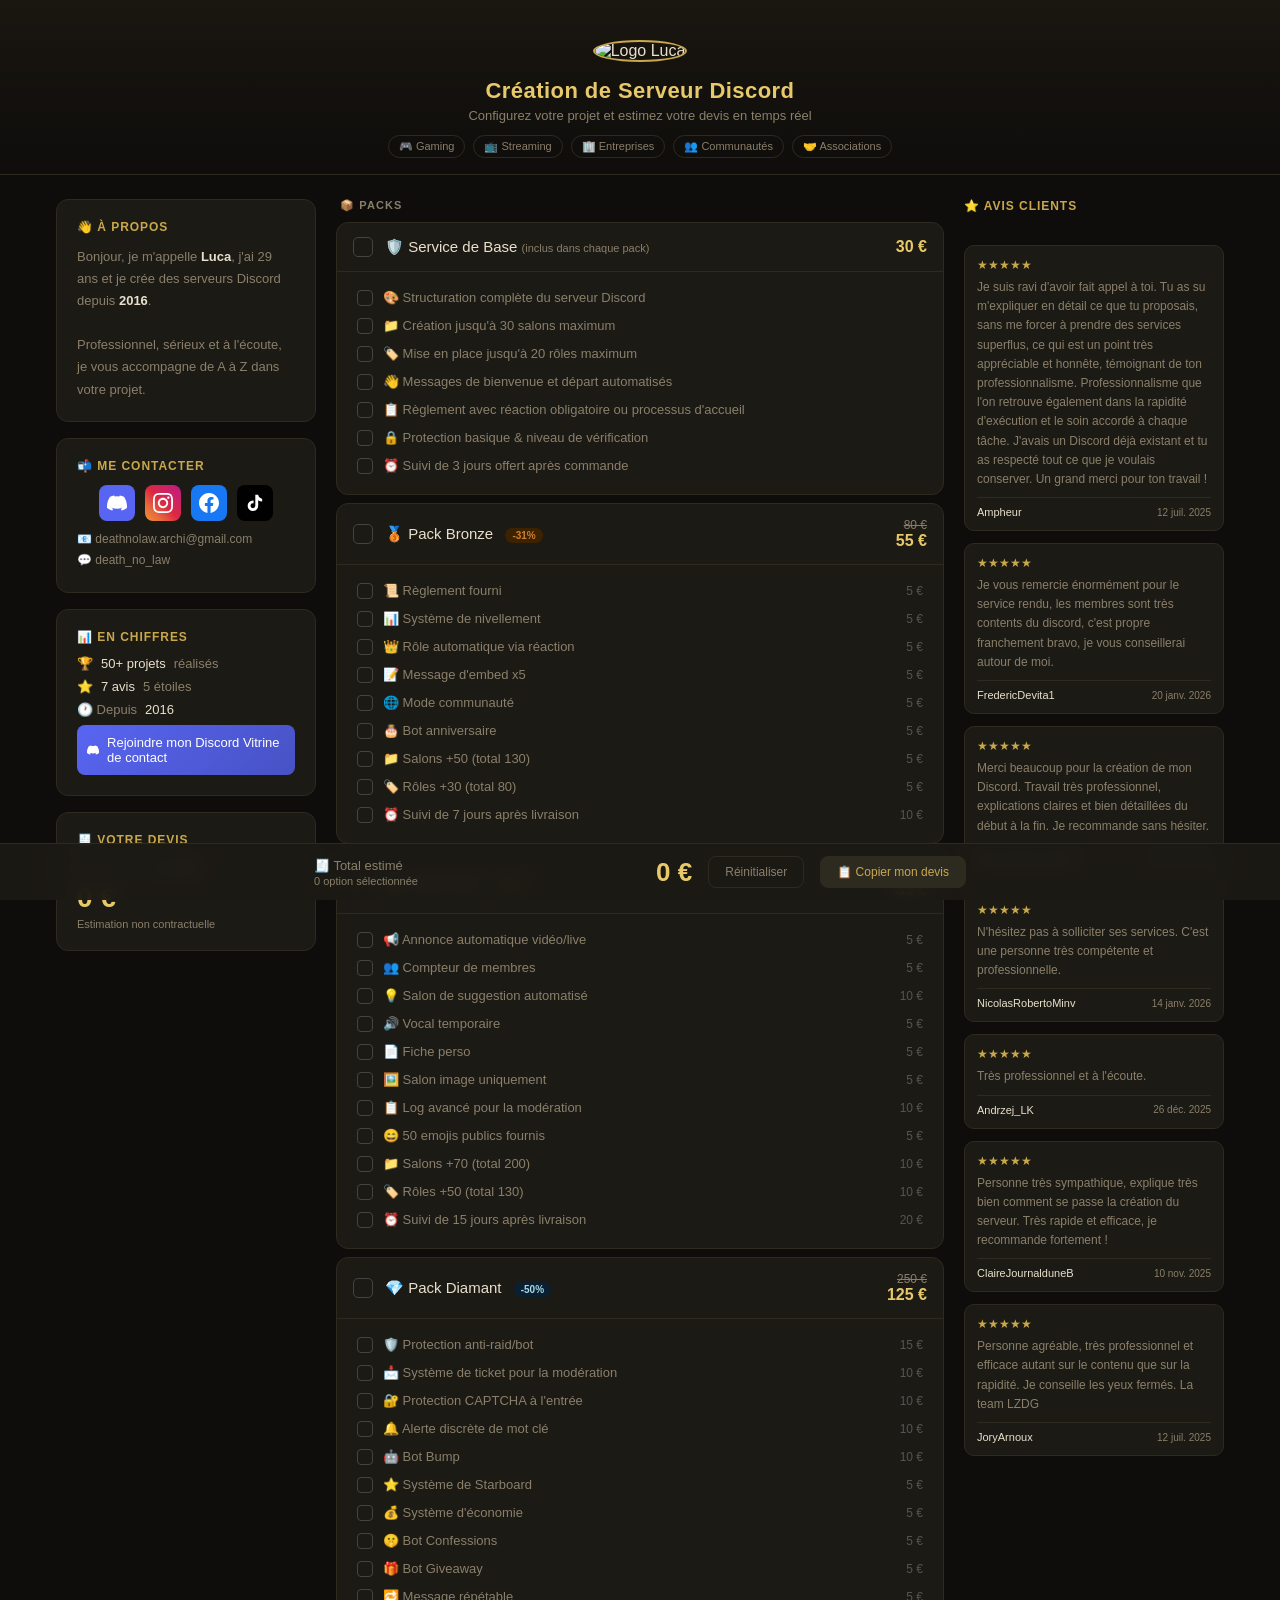
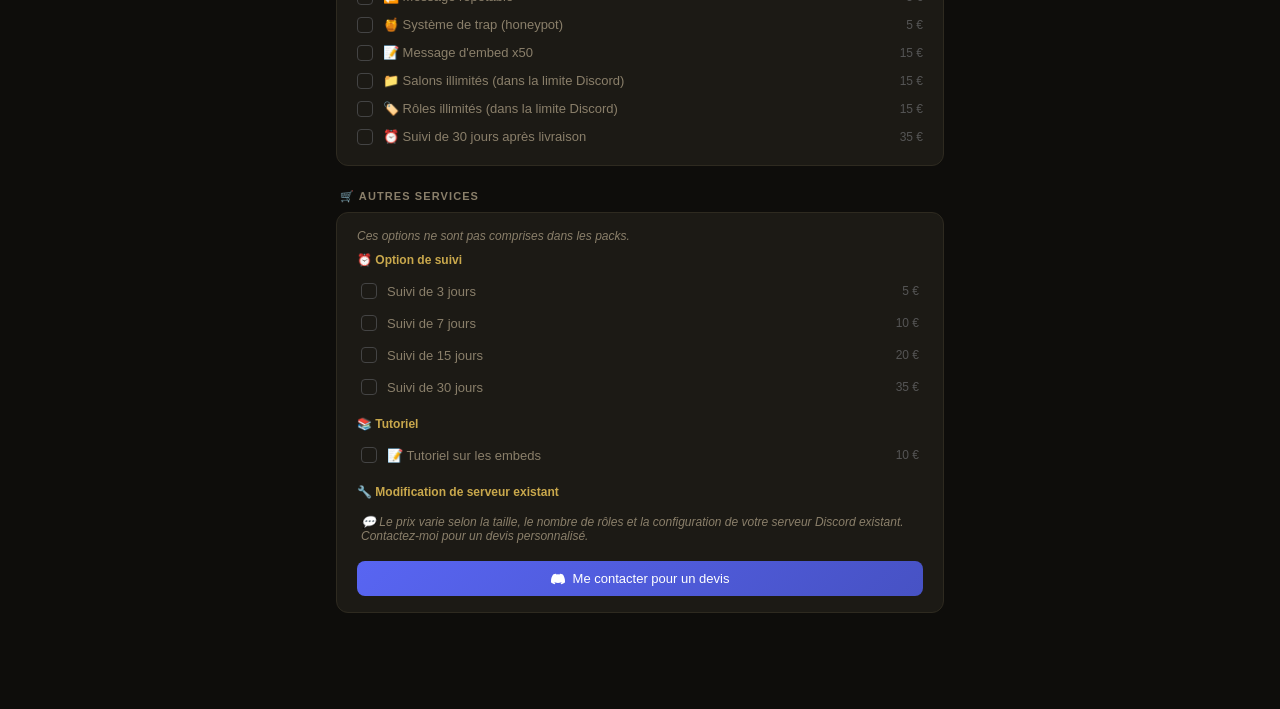
==== devis.html @ 6e6ce611 "Update devis.html" ====
<!DOCTYPE html>
<html lang="fr">
<head>
<meta charset="UTF-8">
<meta name="viewport" content="width=device-width, initial-scale=1.0">
<title>Devis Discord — Luca</title>
<style>
*{box-sizing:border-box;margin:0;padding:0}
:root{--gold:#c9a84c;--gold2:#e8c96a;--dark:#0e0d0b;--dark2:#161410;--card:#1c1a15;--border:#2e2a20;--text:#e8e0cc;--muted:#8a7f6a;--bronze:#cd7f32;--gold-c:#c9a84c;--diamond:#a8d8ea}
body{font-family:-apple-system,BlinkMacSystemFont,'Segoe UI',sans-serif;background:var(--dark);color:var(--text);min-height:100vh}
.header{text-align:center;padding:2.5rem 1rem 1rem;border-bottom:1px solid var(--border);background:linear-gradient(180deg,#1a1610 0%,var(--dark) 100%)}
.header-logo{width:80px;height:80px;border-radius:50%;border:2px solid var(--gold);margin-bottom:1rem}
.header h1{font-size:22px;font-weight:600;color:var(--gold2);letter-spacing:0.02em}
.header p{font-size:13px;color:var(--muted);margin-top:4px}
.header-tags{display:flex;justify-content:center;gap:8px;margin-top:12px;flex-wrap:wrap}
.tag{font-size:11px;padding:4px 10px;border-radius:20px;border:1px solid var(--border);color:var(--muted)}
.layout{display:grid;grid-template-columns:260px 1fr 260px;gap:20px;max-width:1200px;margin:0 auto;padding:1.5rem 1rem 6rem}
.sidebar-left{display:flex;flex-direction:column;gap:16px}
.card{background:var(--card);border:1px solid var(--border);border-radius:12px;padding:1.25rem}
.card-title{font-size:12px;font-weight:600;color:var(--gold);text-transform:uppercase;letter-spacing:0.08em;margin-bottom:12px;display:flex;align-items:center;gap:6px}
.about-text{font-size:13px;color:var(--muted);line-height:1.7}
.about-text strong{color:var(--text)}
.stat{display:flex;align-items:center;gap:8px;margin-bottom:8px;font-size:13px;color:var(--muted)}
.stat span{color:var(--text);font-weight:500}
.discord-btn{display:flex;align-items:center;justify-content:center;gap:8px;background:linear-gradient(135deg,#5865f2,#4752c4);color:white;text-decoration:none;padding:10px;border-radius:8px;font-size:13px;font-weight:500;margin-top:4px;transition:opacity .15s}
.discord-btn:hover{opacity:.85}
.social-row{display:flex;gap:10px;margin-top:12px;margin-bottom:8px;justify-content:center}
.social-link{display:flex;align-items:center;justify-content:center;width:36px;height:36px;border-radius:8px;transition:opacity .15s;text-decoration:none}
.social-link:hover{opacity:.8}
.social-link svg{width:20px;height:20px}
.contact-info{font-size:12px;color:var(--muted);line-height:1.8}
.contact-info a{color:var(--muted);text-decoration:none}
.contact-info a:hover{color:var(--text)}
.total-fixed{position:fixed;bottom:0;left:0;right:0;background:#1c1a15ee;backdrop-filter:blur(8px);border-top:1px solid var(--border);padding:12px 0;display:flex;align-items:center;justify-content:center;z-index:100}
.total-inner{display:flex;align-items:center;justify-content:space-between;width:100%;max-width:700px;padding:0 1.5rem}
.total-fixed .label{font-size:13px;color:var(--muted)}
.total-fixed .count{font-size:11px;color:var(--muted);margin-top:2px}
.total-fixed .amount{font-size:26px;font-weight:600;color:var(--gold2)}
.reset-btn{padding:8px 16px;background:none;border:1px solid var(--border);border-radius:8px;color:var(--muted);font-size:12px;cursor:pointer;transition:all .12s}
.reset-btn:hover{background:var(--dark2);color:var(--text)}
.calc{}
.section-label{font-size:11px;font-weight:600;color:var(--muted);text-transform:uppercase;letter-spacing:0.1em;margin:1.5rem 0 0.6rem;padding-left:4px}
.section-label:first-child{margin-top:0}
.pack{background:var(--card);border:1px solid var(--border);border-radius:12px;margin-bottom:8px;overflow:hidden;transition:border-color .15s}
.pack.selected{border-color:var(--gold)}
.pack-header{display:flex;align-items:center;gap:12px;padding:14px 16px;cursor:pointer}
.pack-check{width:20px;height:20px;border-radius:5px;border:1.5px solid #444;display:flex;align-items:center;justify-content:center;flex-shrink:0;transition:all .15s}
.pack.selected .pack-check{background:var(--gold);border-color:var(--gold)}
.pack-check svg{opacity:0;transition:opacity .15s}
.pack.selected .pack-check svg{opacity:1}
.pack-name{flex:1;font-size:15px;font-weight:500}
.pack-prices{text-align:right}
.pack-old{font-size:12px;color:var(--muted);text-decoration:line-through}
.pack-new{font-size:16px;font-weight:600;color:var(--gold2)}
.pack-badge{font-size:10px;padding:2px 7px;border-radius:10px;font-weight:600;margin-left:8px}
.badge-bronze{background:#3d2200;color:var(--bronze)}
.badge-gold{background:#2d2400;color:var(--gold-c)}
.badge-diamond{background:#0a2030;color:var(--diamond)}
.pack-items{border-top:1px solid var(--border);padding:12px 16px 14px}
.pack-item{display:flex;align-items:center;gap:10px;padding:6px 4px;font-size:13px;color:var(--muted);cursor:pointer;border-radius:6px;transition:background .12s}
.pack-item:hover{background:#ffffff08}
.pack-item.item-selected{color:var(--text)}
.pack-item.locked{cursor:default}
.pack-item.locked:hover{background:transparent}
.item-check{width:16px;height:16px;border-radius:4px;border:1.5px solid #444;display:flex;align-items:center;justify-content:center;flex-shrink:0;transition:all .15s}
.pack-item.item-selected .item-check{background:var(--gold);border-color:var(--gold)}
.item-check svg{opacity:0;transition:opacity .15s}
.pack-item.item-selected .item-check svg{opacity:1}
.item-label{flex:1}
.item-price{font-size:12px;font-weight:500;color:#555}
.pack-item.item-selected .item-price{color:var(--gold)}
.sidebar-right{display:flex;flex-direction:column;gap:12px}
.review{background:var(--card);border:1px solid var(--border);border-radius:10px;padding:12px}
.stars{color:var(--gold);font-size:12px;margin-bottom:6px}
.review-text{font-size:12px;color:var(--muted);line-height:1.6;margin-bottom:8px}
.review-author{display:flex;align-items:center;justify-content:space-between;border-top:1px solid var(--border);padding-top:8px;margin-top:4px}
.review-name{font-size:11px;font-weight:500;color:var(--text)}
.review-date{font-size:10px;color:var(--muted)}
.other-item{display:flex;align-items:center;gap:10px;padding:8px 4px;font-size:13px;color:var(--muted);cursor:pointer;border-radius:6px;transition:background .12s}
.other-item:hover{background:#ffffff08}
.other-item.item-selected{color:var(--text)}
.other-item .item-check{width:16px;height:16px;border-radius:4px;border:1.5px solid #444;display:flex;align-items:center;justify-content:center;flex-shrink:0;transition:all .15s}
.other-item.item-selected .item-check{background:var(--gold);border-color:var(--gold)}
.other-item .item-check svg{opacity:0;transition:opacity .15s}
.other-item.item-selected .item-check svg{opacity:1}
.other-note{font-size:12px;color:var(--muted);padding:8px 4px;font-style:italic}
@media(max-width:900px){.layout{grid-template-columns:1fr}.sidebar-left,.sidebar-right{display:none}}
</style>
</head>
<body>

<div class="header">
  <img src="https://zupimages.net/up/26/37/9bxx.png" class="header-logo" alt="Logo Luca">
  <h1>Création de Serveur Discord</h1>
  <p>Configurez votre projet et estimez votre devis en temps réel</p>
  <div class="header-tags">
    <span class="tag">🎮 Gaming</span>
    <span class="tag">📺 Streaming</span>
    <span class="tag">🏢 Entreprises</span>
    <span class="tag">👥 Communautés</span>
    <span class="tag">🤝 Associations</span>
  </div>
</div>

<div class="layout">

  <!-- SIDEBAR GAUCHE -->
  <div class="sidebar-left">
    <div class="card">
      <div class="card-title">👋 À propos</div>
      <p class="about-text">Bonjour, je m'appelle <strong>Luca</strong>, j'ai 29 ans et je crée des serveurs Discord depuis <strong>2016</strong>.<br><br>Professionnel, sérieux et à l'écoute, je vous accompagne de A à Z dans votre projet.</p>
    </div>

    <div class="card">
      <div class="card-title">📬 Me contacter</div>
      <div class="social-row">
        <!-- Discord -->
        <a href="https://discord.gg/C4M7xU4fWs" class="social-link" target="_blank" title="Discord" style="background:#5865f2">
          <svg viewBox="0 0 24 24" fill="white"><path d="M20.317 4.37a19.791 19.791 0 0 0-4.885-1.515.074.074 0 0 0-.079.037c-.21.375-.444.864-.608 1.25a18.27 18.27 0 0 0-5.487 0 12.64 12.64 0 0 0-.617-1.25.077.077 0 0 0-.079-.037A19.736 19.736 0 0 0 3.677 4.37a.07.07 0 0 0-.032.027C.533 9.046-.32 13.58.099 18.057a.082.082 0 0 0 .031.057 19.9 19.9 0 0 0 5.993 3.03.078.078 0 0 0 .084-.028 14.09 14.09 0 0 0 1.226-1.994.076.076 0 0 0-.041-.106 13.107 13.107 0 0 1-1.872-.892.077.077 0 0 1-.008-.128 10.2 10.2 0 0 0 .372-.292.074.074 0 0 1 .077-.01c3.928 1.793 8.18 1.793 12.062 0a.074.074 0 0 1 .078.01c.12.098.246.198.373.292a.077.077 0 0 1-.006.127 12.299 12.299 0 0 1-1.873.892.077.077 0 0 0-.041.107c.36.698.772 1.362 1.225 1.993a.076.076 0 0 0 .084.028 19.839 19.839 0 0 0 6.002-3.03.077.077 0 0 0 .032-.054c.5-5.177-.838-9.674-3.549-13.66a.061.061 0 0 0-.031-.03z"/></svg>
        </a>
        <!-- Instagram -->
        <a href="https://www.instagram.com/archival_97" class="social-link" target="_blank" title="Instagram" style="background:linear-gradient(45deg,#f09433,#e6683c,#dc2743,#cc2366,#bc1888)">
          <svg viewBox="0 0 24 24" fill="white"><path d="M12 2.163c3.204 0 3.584.012 4.85.07 3.252.148 4.771 1.691 4.919 4.919.058 1.265.069 1.645.069 4.849 0 3.205-.012 3.584-.069 4.849-.149 3.225-1.664 4.771-4.919 4.919-1.266.058-1.644.07-4.85.07-3.204 0-3.584-.012-4.849-.07-3.26-.149-4.771-1.699-4.919-4.92-.058-1.265-.07-1.644-.07-4.849 0-3.204.013-3.583.07-4.849.149-3.227 1.664-4.771 4.919-4.919 1.266-.057 1.645-.069 4.849-.069zm0-2.163c-3.259 0-3.667.014-4.947.072-4.358.2-6.78 2.618-6.98 6.98-.059 1.281-.073 1.689-.073 4.948 0 3.259.014 3.668.072 4.948.2 4.358 2.618 6.78 6.98 6.98 1.281.058 1.689.072 4.948.072 3.259 0 3.668-.014 4.948-.072 4.354-.2 6.782-2.618 6.979-6.98.059-1.28.073-1.689.073-4.948 0-3.259-.014-3.667-.072-4.947-.196-4.354-2.617-6.78-6.979-6.98-1.281-.059-1.69-.073-4.949-.073zm0 5.838c-3.403 0-6.162 2.759-6.162 6.162s2.759 6.163 6.162 6.163 6.162-2.759 6.162-6.163c0-3.403-2.759-6.162-6.162-6.162zm0 10.162c-2.209 0-4-1.79-4-4 0-2.209 1.791-4 4-4s4 1.791 4 4c0 2.21-1.791 4-4 4zm6.406-11.845c-.796 0-1.441.645-1.441 1.44s.645 1.44 1.441 1.44c.795 0 1.439-.645 1.439-1.44s-.644-1.44-1.439-1.44z"/></svg>
        </a>
        <!-- Facebook -->
        <a href="https://www.facebook.com/deathnolaw.aoe/" class="social-link" target="_blank" title="Facebook" style="background:#1877f2">
          <svg viewBox="0 0 24 24" fill="white"><path d="M24 12.073c0-6.627-5.373-12-12-12s-12 5.373-12 12c0 5.99 4.388 10.954 10.125 11.854v-8.385H7.078v-3.47h3.047V9.43c0-3.007 1.792-4.669 4.533-4.669 1.312 0 2.686.235 2.686.235v2.953H15.83c-1.491 0-1.956.925-1.956 1.874v2.25h3.328l-.532 3.47h-2.796v8.385C19.612 23.027 24 18.062 24 12.073z"/></svg>
        </a>
        <!-- TikTok -->
        <a href="https://www.tiktok.com/@archilaw1" class="social-link" target="_blank" title="TikTok" style="background:#010101">
          <svg viewBox="0 0 24 24" fill="white"><path d="M19.59 6.69a4.83 4.83 0 0 1-3.77-4.25V2h-3.45v13.67a2.89 2.89 0 0 1-2.88 2.5 2.89 2.89 0 0 1-2.89-2.89 2.89 2.89 0 0 1 2.89-2.89c.28 0 .54.04.79.1V9.01a6.27 6.27 0 0 0-.79-.05 6.34 6.34 0 0 0-6.34 6.34 6.34 6.34 0 0 0 6.34 6.34 6.34 6.34 0 0 0 6.33-6.34V8.69a8.18 8.18 0 0 0 4.78 1.52V6.75a4.85 4.85 0 0 1-1.01-.06z"/></svg>
        </a>
      </div>
      <div class="contact-info">
        📧 <a href="mailto:deathnolaw.archi@gmail.com">deathnolaw.archi@gmail.com</a><br>
        💬 death_no_law
      </div>
    </div>

    <div class="card">
      <div class="card-title">📊 En chiffres</div>
      <div class="stat">🏆 <span>50+ projets</span> réalisés</div>
      <div class="stat">⭐ <span>7 avis</span> 5 étoiles</div>
      <div class="stat">🕐 Depuis <span>2016</span></div>
      <a href="https://discord.gg/C4M7xU4fWs" class="discord-btn" target="_blank">
        <svg viewBox="0 0 24 24" fill="white" width="16" height="16"><path d="M20.317 4.37a19.791 19.791 0 0 0-4.885-1.515.074.074 0 0 0-.079.037c-.21.375-.444.864-.608 1.25a18.27 18.27 0 0 0-5.487 0 12.64 12.64 0 0 0-.617-1.25.077.077 0 0 0-.079-.037A19.736 19.736 0 0 0 3.677 4.37a.07.07 0 0 0-.032.027C.533 9.046-.32 13.58.099 18.057a.082.082 0 0 0 .031.057 19.9 19.9 0 0 0 5.993 3.03.078.078 0 0 0 .084-.028 14.09 14.09 0 0 0 1.226-1.994.076.076 0 0 0-.041-.106 13.107 13.107 0 0 1-1.872-.892.077.077 0 0 1-.008-.128 10.2 10.2 0 0 0 .372-.292.074.074 0 0 1 .077-.01c3.928 1.793 8.18 1.793 12.062 0a.074.074 0 0 1 .078.01c.12.098.246.198.373.292a.077.077 0 0 1-.006.127 12.299 12.299 0 0 1-1.873.892.077.077 0 0 0-.041.107c.36.698.772 1.362 1.225 1.993a.076.076 0 0 0 .084.028 19.839 19.839 0 0 0 6.002-3.03.077.077 0 0 0 .032-.054c.5-5.177-.838-9.674-3.549-13.66a.061.061 0 0 0-.031-.03z"/></svg>
        Rejoindre mon Discord Vitrine de contact
      </a>
    </div>

    <div class="card" id="total-side">
      <div class="card-title">🧾 Votre devis</div>
      <div class="stat">Sélections : <span id="count-side">0 option</span></div>
      <div style="font-size:28px;font-weight:600;color:var(--gold2);margin-top:8px" id="total-side-amount">0 €</div>
      <div style="font-size:11px;color:var(--muted);margin-top:4px">Estimation non contractuelle</div>
    </div>
  </div>

  <!-- CALCULATEUR -->
  <div class="calc">
    <p class="section-label">📦 Packs</p>

    <!-- SERVICE DE BASE -->
    <div class="pack" id="pack-base">
      <div class="pack-header" onclick="togglePack('base')">
<div class="pack-check"><svg width="10" height="8" viewBox="0 0 10 8" fill="none"><path d="M1 4L3.5 6.5L9 1" stroke="white" stroke-width="1.5" stroke-linecap="round"/></svg></div>
        <span class="pack-name">🛡️ Service de Base <span style="font-size:11px;color:var(--muted);font-weight:400">(inclus dans chaque pack)</span></span>
        <div class="pack-prices"><div class="pack-new">30 €</div></div>
      </div>
      <div class="pack-items">
       <div class="pack-item" data-price="0"><div class="item-check"><svg width="9" height="7" viewBox="0 0 10 8" fill="none"><path d="M1 4L3.5 6.5L9 1" stroke="white" stroke-width="1.5" stroke-linecap="round"/></svg></div><span class="item-label">🎨 Structuration complète du serveur Discord</span></div>
        <div class="pack-item" data-price="0"><div class="item-check"><svg width="9" height="7" viewBox="0 0 10 8" fill="none"><path d="M1 4L3.5 6.5L9 1" stroke="white" stroke-width="1.5" stroke-linecap="round"/></svg></div><span class="item-label">📁 Création jusqu'à 30 salons maximum</span></div>
        <div class="pack-item" data-price="0"><div class="item-check"><svg width="9" height="7" viewBox="0 0 10 8" fill="none"><path d="M1 4L3.5 6.5L9 1" stroke="white" stroke-width="1.5" stroke-linecap="round"/></svg></div><span class="item-label">🏷️ Mise en place jusqu'à 20 rôles maximum</span></div>
        <div class="pack-item" data-price="0"><div class="item-check"><svg width="9" height="7" viewBox="0 0 10 8" fill="none"><path d="M1 4L3.5 6.5L9 1" stroke="white" stroke-width="1.5" stroke-linecap="round"/></svg></div><span class="item-label">👋 Messages de bienvenue et départ automatisés</span></div>
        <div class="pack-item" data-price="0"><div class="item-check"><svg width="9" height="7" viewBox="0 0 10 8" fill="none"><path d="M1 4L3.5 6.5L9 1" stroke="white" stroke-width="1.5" stroke-linecap="round"/></svg></div><span class="item-label">📋 Règlement avec réaction obligatoire ou processus d'accueil</span></div>
        <div class="pack-item" data-price="0"><div class="item-check"><svg width="9" height="7" viewBox="0 0 10 8" fill="none"><path d="M1 4L3.5 6.5L9 1" stroke="white" stroke-width="1.5" stroke-linecap="round"/></svg></div><span class="item-label">🔒 Protection basique & niveau de vérification</span></div>
        <div class="pack-item" data-price="0"><div class="item-check"><svg width="9" height="7" viewBox="0 0 10 8" fill="none"><path d="M1 4L3.5 6.5L9 1" stroke="white" stroke-width="1.5" stroke-linecap="round"/></svg></div><span class="item-label">⏰ Suivi de 3 jours offert après commande</span></div>
      </div>
    </div>

    <!-- PACK BRONZE -->
    <div class="pack" id="pack-bronze">
      <div class="pack-header" onclick="togglePack('bronze')">
        <div class="pack-check"><svg width="10" height="8" viewBox="0 0 10 8" fill="none"><path d="M1 4L3.5 6.5L9 1" stroke="white" stroke-width="1.5" stroke-linecap="round"/></svg></div>
        <span class="pack-name">🥉 Pack Bronze <span class="pack-badge badge-bronze">-31%</span></span>
        <div class="pack-prices"><div class="pack-old">80 €</div><div class="pack-new">55 €</div></div>
      </div>
      <div class="pack-items">
        <div class="pack-item" onclick="toggleItem(this,5)" data-price="5"><div class="item-check"><svg width="9" height="7" viewBox="0 0 10 8" fill="none"><path d="M1 4L3.5 6.5L9 1" stroke="white" stroke-width="1.5" stroke-linecap="round"/></svg></div><span class="item-label">📜 Règlement fourni</span><span class="item-price">5 €</span></div>
        <div class="pack-item" onclick="toggleItem(this,5)" data-price="5"><div class="item-check"><svg width="9" height="7" viewBox="0 0 10 8" fill="none"><path d="M1 4L3.5 6.5L9 1" stroke="white" stroke-width="1.5" stroke-linecap="round"/></svg></div><span class="item-label">📊 Système de nivellement</span><span class="item-price">5 €</span></div>
        <div class="pack-item" onclick="toggleItem(this,5)" data-price="5"><div class="item-check"><svg width="9" height="7" viewBox="0 0 10 8" fill="none"><path d="M1 4L3.5 6.5L9 1" stroke="white" stroke-width="1.5" stroke-linecap="round"/></svg></div><span class="item-label">👑 Rôle automatique via réaction</span><span class="item-price">5 €</span></div>
        <div class="pack-item" onclick="toggleItem(this,5)" data-price="5"><div class="item-check"><svg width="9" height="7" viewBox="0 0 10 8" fill="none"><path d="M1 4L3.5 6.5L9 1" stroke="white" stroke-width="1.5" stroke-linecap="round"/></svg></div><span class="item-label">📝 Message d'embed x5</span><span class="item-price">5 €</span></div>
        <div class="pack-item" onclick="toggleItem(this,5)" data-price="5"><div class="item-check"><svg width="9" height="7" viewBox="0 0 10 8" fill="none"><path d="M1 4L3.5 6.5L9 1" stroke="white" stroke-width="1.5" stroke-linecap="round"/></svg></div><span class="item-label">🌐 Mode communauté</span><span class="item-price">5 €</span></div>
        <div class="pack-item" onclick="toggleItem(this,5)" data-price="5"><div class="item-check"><svg width="9" height="7" viewBox="0 0 10 8" fill="none"><path d="M1 4L3.5 6.5L9 1" stroke="white" stroke-width="1.5" stroke-linecap="round"/></svg></div><span class="item-label">🎂 Bot anniversaire</span><span class="item-price">5 €</span></div>
        <div class="pack-item" onclick="toggleItem(this,5)" data-price="5"><div class="item-check"><svg width="9" height="7" viewBox="0 0 10 8" fill="none"><path d="M1 4L3.5 6.5L9 1" stroke="white" stroke-width="1.5" stroke-linecap="round"/></svg></div><span class="item-label">📁 Salons +50 (total 130)</span><span class="item-price">5 €</span></div>
        <div class="pack-item" onclick="toggleItem(this,5)" data-price="5"><div class="item-check"><svg width="9" height="7" viewBox="0 0 10 8" fill="none"><path d="M1 4L3.5 6.5L9 1" stroke="white" stroke-width="1.5" stroke-linecap="round"/></svg></div><span class="item-label">🏷️ Rôles +30 (total 80)</span><span class="item-price">5 €</span></div>
        <div class="pack-item" onclick="toggleItem(this,10)" data-price="10"><div class="item-check"><svg width="9" height="7" viewBox="0 0 10 8" fill="none"><path d="M1 4L3.5 6.5L9 1" stroke="white" stroke-width="1.5" stroke-linecap="round"/></svg></div><span class="item-label">⏰ Suivi de 7 jours après livraison</span><span class="item-price">10 €</span></div>
      </div>
    </div>

    <!-- PACK GOLD -->
    <div class="pack" id="pack-gold">
      <div class="pack-header" onclick="togglePack('gold')">
        <div class="pack-check"><svg width="10" height="8" viewBox="0 0 10 8" fill="none"><path d="M1 4L3.5 6.5L9 1" stroke="white" stroke-width="1.5" stroke-linecap="round"/></svg></div>
        <span class="pack-name">🥇 Pack Gold <span class="pack-badge badge-gold">-41%</span></span>
        <div class="pack-prices"><div class="pack-old">145 €</div><div class="pack-new">85 €</div></div>
      </div>
      <div class="pack-items">
        <div class="pack-item" onclick="toggleItem(this,5)" data-price="5"><div class="item-check"><svg width="9" height="7" viewBox="0 0 10 8" fill="none"><path d="M1 4L3.5 6.5L9 1" stroke="white" stroke-width="1.5" stroke-linecap="round"/></svg></div><span class="item-label">📢 Annonce automatique vidéo/live</span><span class="item-price">5 €</span></div>
        <div class="pack-item" onclick="toggleItem(this,5)" data-price="5"><div class="item-check"><svg width="9" height="7" viewBox="0 0 10 8" fill="none"><path d="M1 4L3.5 6.5L9 1" stroke="white" stroke-width="1.5" stroke-linecap="round"/></svg></div><span class="item-label">👥 Compteur de membres</span><span class="item-price">5 €</span></div>
        <div class="pack-item" onclick="toggleItem(this,10)" data-price="10"><div class="item-check"><svg width="9" height="7" viewBox="0 0 10 8" fill="none"><path d="M1 4L3.5 6.5L9 1" stroke="white" stroke-width="1.5" stroke-linecap="round"/></svg></div><span class="item-label">💡 Salon de suggestion automatisé</span><span class="item-price">10 €</span></div>
        <div class="pack-item" onclick="toggleItem(this,5)" data-price="5"><div class="item-check"><svg width="9" height="7" viewBox="0 0 10 8" fill="none"><path d="M1 4L3.5 6.5L9 1" stroke="white" stroke-width="1.5" stroke-linecap="round"/></svg></div><span class="item-label">🔊 Vocal temporaire</span><span class="item-price">5 €</span></div>
        <div class="pack-item" onclick="toggleItem(this,5)" data-price="5"><div class="item-check"><svg width="9" height="7" viewBox="0 0 10 8" fill="none"><path d="M1 4L3.5 6.5L9 1" stroke="white" stroke-width="1.5" stroke-linecap="round"/></svg></div><span class="item-label">📄 Fiche perso</span><span class="item-price">5 €</span></div>
        <div class="pack-item" onclick="toggleItem(this,5)" data-price="5"><div class="item-check"><svg width="9" height="7" viewBox="0 0 10 8" fill="none"><path d="M1 4L3.5 6.5L9 1" stroke="white" stroke-width="1.5" stroke-linecap="round"/></svg></div><span class="item-label">🖼️ Salon image uniquement</span><span class="item-price">5 €</span></div>
        <div class="pack-item" onclick="toggleItem(this,10)" data-price="10"><div class="item-check"><svg width="9" height="7" viewBox="0 0 10 8" fill="none"><path d="M1 4L3.5 6.5L9 1" stroke="white" stroke-width="1.5" stroke-linecap="round"/></svg></div><span class="item-label">📋 Log avancé pour la modération</span><span class="item-price">10 €</span></div>
        <div class="pack-item" onclick="toggleItem(this,5)" data-price="5"><div class="item-check"><svg width="9" height="7" viewBox="0 0 10 8" fill="none"><path d="M1 4L3.5 6.5L9 1" stroke="white" stroke-width="1.5" stroke-linecap="round"/></svg></div><span class="item-label">😄 50 emojis publics fournis</span><span class="item-price">5 €</span></div>
        <div class="pack-item" onclick="toggleItem(this,10)" data-price="10"><div class="item-check"><svg width="9" height="7" viewBox="0 0 10 8" fill="none"><path d="M1 4L3.5 6.5L9 1" stroke="white" stroke-width="1.5" stroke-linecap="round"/></svg></div><span class="item-label">📁 Salons +70 (total 200)</span><span class="item-price">10 €</span></div>
        <div class="pack-item" onclick="toggleItem(this,10)" data-price="10"><div class="item-check"><svg width="9" height="7" viewBox="0 0 10 8" fill="none"><path d="M1 4L3.5 6.5L9 1" stroke="white" stroke-width="1.5" stroke-linecap="round"/></svg></div><span class="item-label">🏷️ Rôles +50 (total 130)</span><span class="item-price">10 €</span></div>
        <div class="pack-item" onclick="toggleItem(this,20)" data-price="20"><div class="item-check"><svg width="9" height="7" viewBox="0 0 10 8" fill="none"><path d="M1 4L3.5 6.5L9 1" stroke="white" stroke-width="1.5" stroke-linecap="round"/></svg></div><span class="item-label">⏰ Suivi de 15 jours après livraison</span><span class="item-price">20 €</span></div>
      </div>
    </div>

    <!-- PACK DIAMANT -->
    <div class="pack" id="pack-diamond">
      <div class="pack-header" onclick="togglePack('diamond')">
        <div class="pack-check"><svg width="10" height="8" viewBox="0 0 10 8" fill="none"><path d="M1 4L3.5 6.5L9 1" stroke="white" stroke-width="1.5" stroke-linecap="round"/></svg></div>
        <span class="pack-name">💎 Pack Diamant <span class="pack-badge badge-diamond">-50%</span></span>
        <div class="pack-prices"><div class="pack-old">250 €</div><div class="pack-new">125 €</div></div>
      </div>
      <div class="pack-items">
        <div class="pack-item" onclick="toggleItem(this,15)" data-price="15"><div class="item-check"><svg width="9" height="7" viewBox="0 0 10 8" fill="none"><path d="M1 4L3.5 6.5L9 1" stroke="white" stroke-width="1.5" stroke-linecap="round"/></svg></div><span class="item-label">🛡️ Protection anti-raid/bot</span><span class="item-price">15 €</span></div>
        <div class="pack-item" onclick="toggleItem(this,10)" data-price="10"><div class="item-check"><svg width="9" height="7" viewBox="0 0 10 8" fill="none"><path d="M1 4L3.5 6.5L9 1" stroke="white" stroke-width="1.5" stroke-linecap="round"/></svg></div><span class="item-label">📩 Système de ticket pour la modération</span><span class="item-price">10 €</span></div>
        <div class="pack-item" onclick="toggleItem(this,10)" data-price="10"><div class="item-check"><svg width="9" height="7" viewBox="0 0 10 8" fill="none"><path d="M1 4L3.5 6.5L9 1" stroke="white" stroke-width="1.5" stroke-linecap="round"/></svg></div><span class="item-label">🔐 Protection CAPTCHA à l'entrée</span><span class="item-price">10 €</span></div>
        <div class="pack-item" onclick="toggleItem(this,10)" data-price="10"><div class="item-check"><svg width="9" height="7" viewBox="0 0 10 8" fill="none"><path d="M1 4L3.5 6.5L9 1" stroke="white" stroke-width="1.5" stroke-linecap="round"/></svg></div><span class="item-label">🔔 Alerte discrète de mot clé</span><span class="item-price">10 €</span></div>
        <div class="pack-item" onclick="toggleItem(this,10)" data-price="10"><div class="item-check"><svg width="9" height="7" viewBox="0 0 10 8" fill="none"><path d="M1 4L3.5 6.5L9 1" stroke="white" stroke-width="1.5" stroke-linecap="round"/></svg></div><span class="item-label">🤖 Bot Bump</span><span class="item-price">10 €</span></div>
        <div class="pack-item" onclick="toggleItem(this,5)" data-price="5"><div class="item-check"><svg width="9" height="7" viewBox="0 0 10 8" fill="none"><path d="M1 4L3.5 6.5L9 1" stroke="white" stroke-width="1.5" stroke-linecap="round"/></svg></div><span class="item-label">⭐ Système de Starboard</span><span class="item-price">5 €</span></div>
        <div class="pack-item" onclick="toggleItem(this,5)" data-price="5"><div class="item-check"><svg width="9" height="7" viewBox="0 0 10 8" fill="none"><path d="M1 4L3.5 6.5L9 1" stroke="white" stroke-width="1.5" stroke-linecap="round"/></svg></div><span class="item-label">💰 Système d'économie</span><span class="item-price">5 €</span></div>
        <div class="pack-item" onclick="toggleItem(this,5)" data-price="5"><div class="item-check"><svg width="9" height="7" viewBox="0 0 10 8" fill="none"><path d="M1 4L3.5 6.5L9 1" stroke="white" stroke-width="1.5" stroke-linecap="round"/></svg></div><span class="item-label">🤫 Bot Confessions</span><span class="item-price">5 €</span></div>
        <div class="pack-item" onclick="toggleItem(this,5)" data-price="5"><div class="item-check"><svg width="9" height="7" viewBox="0 0 10 8" fill="none"><path d="M1 4L3.5 6.5L9 1" stroke="white" stroke-width="1.5" stroke-linecap="round"/></svg></div><span class="item-label">🎁 Bot Giveaway</span><span class="item-price">5 €</span></div>
        <div class="pack-item" onclick="toggleItem(this,5)" data-price="5"><div class="item-check"><svg width="9" height="7" viewBox="0 0 10 8" fill="none"><path d="M1 4L3.5 6.5L9 1" stroke="white" stroke-width="1.5" stroke-linecap="round"/></svg></div><span class="item-label">🔁 Message répétable</span><span class="item-price">5 €</span></div>
        <div class="pack-item" onclick="toggleItem(this,5)" data-price="5"><div class="item-check"><svg width="9" height="7" viewBox="0 0 10 8" fill="none"><path d="M1 4L3.5 6.5L9 1" stroke="white" stroke-width="1.5" stroke-linecap="round"/></svg></div><span class="item-label">🍯 Système de trap (honeypot)</span><span class="item-price">5 €</span></div>
        <div class="pack-item" onclick="toggleItem(this,15)" data-price="15"><div class="item-check"><svg width="9" height="7" viewBox="0 0 10 8" fill="none"><path d="M1 4L3.5 6.5L9 1" stroke="white" stroke-width="1.5" stroke-linecap="round"/></svg></div><span class="item-label">📝 Message d'embed x50</span><span class="item-price">15 €</span></div>
        <div class="pack-item" onclick="toggleItem(this,15)" data-price="15"><div class="item-check"><svg width="9" height="7" viewBox="0 0 10 8" fill="none"><path d="M1 4L3.5 6.5L9 1" stroke="white" stroke-width="1.5" stroke-linecap="round"/></svg></div><span class="item-label">📁 Salons illimités (dans la limite Discord)</span><span class="item-price">15 €</span></div>
        <div class="pack-item" onclick="toggleItem(this,15)" data-price="15"><div class="item-check"><svg width="9" height="7" viewBox="0 0 10 8" fill="none"><path d="M1 4L3.5 6.5L9 1" stroke="white" stroke-width="1.5" stroke-linecap="round"/></svg></div><span class="item-label">🏷️ Rôles illimités (dans la limite Discord)</span><span class="item-price">15 €</span></div>
        <div class="pack-item" onclick="toggleItem(this,35)" data-price="35"><div class="item-check"><svg width="9" height="7" viewBox="0 0 10 8" fill="none"><path d="M1 4L3.5 6.5L9 1" stroke="white" stroke-width="1.5" stroke-linecap="round"/></svg></div><span class="item-label">⏰ Suivi de 30 jours après livraison</span><span class="item-price">35 €</span></div>
      </div>
    </div>

    <!-- AUTRES SERVICES -->
    <p class="section-label">🛒 Autres services</p>
    <div class="card" style="padding:1rem 1.25rem">
      <div style="font-size:12px;color:var(--muted);margin-bottom:10px;font-style:italic">Ces options ne sont pas comprises dans les packs.</div>
      <div style="font-size:12px;font-weight:600;color:var(--gold);margin-bottom:8px">⏰ Option de suivi</div>
      <div class="other-item" onclick="toggleOther(this,5)"><div class="item-check"><svg width="9" height="7" viewBox="0 0 10 8" fill="none"><path d="M1 4L3.5 6.5L9 1" stroke="white" stroke-width="1.5" stroke-linecap="round"/></svg></div><span class="item-label">Suivi de 3 jours</span><span class="item-price" style="font-size:12px;color:#555">5 €</span></div>
      <div class="other-item" onclick="toggleOther(this,10)"><div class="item-check"><svg width="9" height="7" viewBox="0 0 10 8" fill="none"><path d="M1 4L3.5 6.5L9 1" stroke="white" stroke-width="1.5" stroke-linecap="round"/></svg></div><span class="item-label">Suivi de 7 jours</span><span class="item-price" style="font-size:12px;color:#555">10 €</span></div>
      <div class="other-item" onclick="toggleOther(this,20)"><div class="item-check"><svg width="9" height="7" viewBox="0 0 10 8" fill="none"><path d="M1 4L3.5 6.5L9 1" stroke="white" stroke-width="1.5" stroke-linecap="round"/></svg></div><span class="item-label">Suivi de 15 jours</span><span class="item-price" style="font-size:12px;color:#555">20 €</span></div>
      <div class="other-item" onclick="toggleOther(this,35)"><div class="item-check"><svg width="9" height="7" viewBox="0 0 10 8" fill="none"><path d="M1 4L3.5 6.5L9 1" stroke="white" stroke-width="1.5" stroke-linecap="round"/></svg></div><span class="item-label">Suivi de 30 jours</span><span class="item-price" style="font-size:12px;color:#555">35 €</span></div>
      <div style="font-size:12px;font-weight:600;color:var(--gold);margin:14px 0 8px">📚 Tutoriel</div>
      <div class="other-item" onclick="toggleOther(this,10)"><div class="item-check"><svg width="9" height="7" viewBox="0 0 10 8" fill="none"><path d="M1 4L3.5 6.5L9 1" stroke="white" stroke-width="1.5" stroke-linecap="round"/></svg></div><span class="item-label">📝 Tutoriel sur les embeds</span><span class="item-price" style="font-size:12px;color:#555">10 €</span></div>
      <div style="font-size:12px;font-weight:600;color:var(--gold);margin:14px 0 8px">🔧 Modification de serveur existant</div>
      <div class="other-note">💬 Le prix varie selon la taille, le nombre de rôles et la configuration de votre serveur Discord existant. Contactez-moi pour un devis personnalisé.</div>
      <a href="https://discord.gg/C4M7xU4fWs" class="discord-btn" style="margin-top:10px" target="_blank">
        <svg viewBox="0 0 24 24" fill="white" width="14" height="14"><path d="M20.317 4.37a19.791 19.791 0 0 0-4.885-1.515.074.074 0 0 0-.079.037c-.21.375-.444.864-.608 1.25a18.27 18.27 0 0 0-5.487 0 12.64 12.64 0 0 0-.617-1.25.077.077 0 0 0-.079-.037A19.736 19.736 0 0 0 3.677 4.37a.07.07 0 0 0-.032.027C.533 9.046-.32 13.58.099 18.057a.082.082 0 0 0 .031.057 19.9 19.9 0 0 0 5.993 3.03.078.078 0 0 0 .084-.028 14.09 14.09 0 0 0 1.226-1.994.076.076 0 0 0-.041-.106 13.107 13.107 0 0 1-1.872-.892.077.077 0 0 1-.008-.128 10.2 10.2 0 0 0 .372-.292.074.074 0 0 1 .077-.01c3.928 1.793 8.18 1.793 12.062 0a.074.074 0 0 1 .078.01c.12.098.246.198.373.292a.077.077 0 0 1-.006.127 12.299 12.299 0 0 1-1.873.892.077.077 0 0 0-.041.107c.36.698.772 1.362 1.225 1.993a.076.076 0 0 0 .084.028 19.839 19.839 0 0 0 6.002-3.03.077.077 0 0 0 .032-.054c.5-5.177-.838-9.674-3.549-13.66a.061.061 0 0 0-.031-.03z"/></svg>
        Me contacter pour un devis
      </a>
    </div>
  </div>

  <!-- SIDEBAR DROITE — AVIS -->
  <div class="sidebar-right">
    <div class="card-title" style="padding:0 0 8px;font-size:12px;font-weight:600;color:var(--gold);text-transform:uppercase;letter-spacing:0.08em">⭐ Avis clients</div>

    <div class="review">
      <div class="stars">★★★★★</div>
      <p class="review-text">Je suis ravi d'avoir fait appel à toi. Tu as su m'expliquer en détail ce que tu proposais, sans me forcer à prendre des services superflus, ce qui est un point très appréciable et honnête, témoignant de ton professionnalisme. Professionnalisme que l'on retrouve également dans la rapidité d'exécution et le soin accordé à chaque tâche. J'avais un Discord déjà existant et tu as respecté tout ce que je voulais conserver. Un grand merci pour ton travail !</p>
      <div class="review-author"><span class="review-name">Ampheur</span><span class="review-date">12 juil. 2025</span></div>
    </div>

    <div class="review">
      <div class="stars">★★★★★</div>
      <p class="review-text">Je vous remercie énormément pour le service rendu, les membres sont très contents du discord, c'est propre franchement bravo, je vous conseillerai autour de moi.</p>
      <div class="review-author"><span class="review-name">FredericDevita1</span><span class="review-date">20 janv. 2026</span></div>
    </div>

    <div class="review">
      <div class="stars">★★★★★</div>
      <p class="review-text">Merci beaucoup pour la création de mon Discord. Travail très professionnel, explications claires et bien détaillées du début à la fin. Je recommande sans hésiter.</p>
      <div class="review-author"><span class="review-name">NicolasRobertoMinv</span><span class="review-date">14 janv. 2026</span></div>
    </div>

    <div class="review">
      <div class="stars">★★★★★</div>
      <p class="review-text">N'hésitez pas à solliciter ses services. C'est une personne très compétente et professionnelle.</p>
      <div class="review-author"><span class="review-name">NicolasRobertoMinv</span><span class="review-date">14 janv. 2026</span></div>
    </div>

    <div class="review">
      <div class="stars">★★★★★</div>
      <p class="review-text">Très professionnel et à l'écoute.</p>
      <div class="review-author"><span class="review-name">Andrzej_LK</span><span class="review-date">26 déc. 2025</span></div>
    </div>

    <div class="review">
      <div class="stars">★★★★★</div>
      <p class="review-text">Personne très sympathique, explique très bien comment se passe la création du serveur. Très rapide et efficace, je recommande fortement !</p>
      <div class="review-author"><span class="review-name">ClaireJournalduneB</span><span class="review-date">10 nov. 2025</span></div>
    </div>

    <div class="review">
      <div class="stars">★★★★★</div>
      <p class="review-text">Personne agréable, très professionnel et efficace autant sur le contenu que sur la rapidité. Je conseille les yeux fermés. La team LZDG</p>
      <div class="review-author"><span class="review-name">JoryArnoux</span><span class="review-date">12 juil. 2025</span></div>
    </div>

  </div>

</div>

<!-- TOTAL FIXE EN BAS -->
<div class="total-fixed">
  <div class="total-inner">
    <div>
      <div class="label">🧾 Total estimé</div>
      <div class="count" id="count-bot">0 option sélectionnée</div>
    </div>
    <div style="display:flex;align-items:center;gap:16px">
      <div class="amount" id="total-bot">0 €</div>
      <button class="reset-btn" onclick="reset()">Réinitialiser</button>
      <button class="reset-btn" onclick="genererDevis()" style="background:#2d2a20;color:var(--gold)">📋 Copier mon devis</button>
    </div>
  </div>
</div>

<script>
let total = 0, count = 0;
const PACK_PRICES = {base:30, bronze:55, gold:85, diamond:125};

function updateDisplay() {
  const t = total + ' €';
  const c = count === 0 ? '0 option sélectionnée' : count === 1 ? '1 option sélectionnée' : count + ' options sélectionnées';
  document.getElementById('total-bot').textContent = t;
  document.getElementById('count-bot').textContent = c;
  document.getElementById('total-side-amount').textContent = t;
  document.getElementById('count-side').textContent = count + ' option' + (count>1?'s':'');
}

function togglePack(id) {
  const pack = document.getElementById('pack-'+id);
  const isSelected = pack.classList.contains('selected');
  const items = pack.querySelectorAll('.pack-item');

  if (isSelected) {
    pack.classList.remove('selected');
    total -= PACK_PRICES[id];
    count--;
   items.forEach(item => {
  if (item.classList.contains('item-selected')) {
    item.classList.remove('item-selected');
    count--;
  }
});
  } else {
    pack.classList.add('selected');
    total += PACK_PRICES[id];
    count++;
    items.forEach(item => {
      if (!item.classList.contains('item-selected')) {
        item.classList.add('item-selected');
        count++;
      }
    });
  }
  updateDisplay();
}

function toggleItem(el, price) {
  const pack = el.closest('.pack');
  if (el.classList.contains('locked')) return;
  const isSelected = el.classList.contains('item-selected');

  if (isSelected) {
    el.classList.remove('item-selected');
    total -= price;
    count--;
    if (pack && pack.classList.contains('selected')) {
      pack.classList.remove('selected');
      total -= PACK_PRICES[pack.id.replace('pack-','')];
      count--;
    }
  } else {
    el.classList.add('item-selected');
    total += price;
    count++;
  }
  updateDisplay();
}

function toggleOther(el, price) {
  const isSelected = el.classList.contains('item-selected');
  if (isSelected) {
    el.classList.remove('item-selected');
    total -= price;
    count--;
  } else {
    el.classList.add('item-selected');
    total += price;
    count++;
  }
  updateDisplay();
}

function reset() {
  document.querySelectorAll('.pack:not(#pack-base).selected').forEach(p => p.classList.remove('selected'));
  document.querySelectorAll('.pack:not(#pack-base) .pack-item.item-selected').forEach(i => i.classList.remove('item-selected'));
  document.querySelectorAll('.other-item.item-selected').forEach(i => i.classList.remove('item-selected'));
  total = 0; count = 0;
  updateDisplay();
}

function genererDevis() {
  let lines = ['📋 Mon devis Discord — Luca', ''];
  lines.push('✅ Service de Base — 30 €');
  
  ['bronze','gold','diamond'].forEach(id => {
    const pack = document.getElementById('pack-'+id);
    const names = {bronze:'Pack Bronze — 55 €', gold:'Pack Gold — 85 €', diamond:'Pack Diamant — 125 €'};
    if (pack.classList.contains('selected')) {
      lines.push('✅ ' + names[id]);
      pack.querySelectorAll('.pack-item.item-selected').forEach(item => {
        lines.push('   • ' + item.querySelector('.item-label').textContent);
      });
    } else {
      pack.querySelectorAll('.pack-item.item-selected').forEach(item => {
        const price = item.dataset.price;
        lines.push('✅ ' + item.querySelector('.item-label').textContent + ' — ' + price + ' €');
      });
    }
  });

  document.querySelectorAll('.other-item.item-selected').forEach(item => {
    lines.push('✅ ' + item.querySelector('.item-label').textContent);
  });

  lines.push('');
  lines.push('💰 Total estimé : ' + total + ' €');
  lines.push('');
  lines.push('Généré sur deathnolaw.github.io/luca_L/devis.html');

  navigator.clipboard.writeText(lines.join('\n')).then(() => {
    alert('✅ Devis copié ! Tu peux maintenant le coller sur Discord.');
  });
}
updateDisplay();
</script>
</body>
</html>
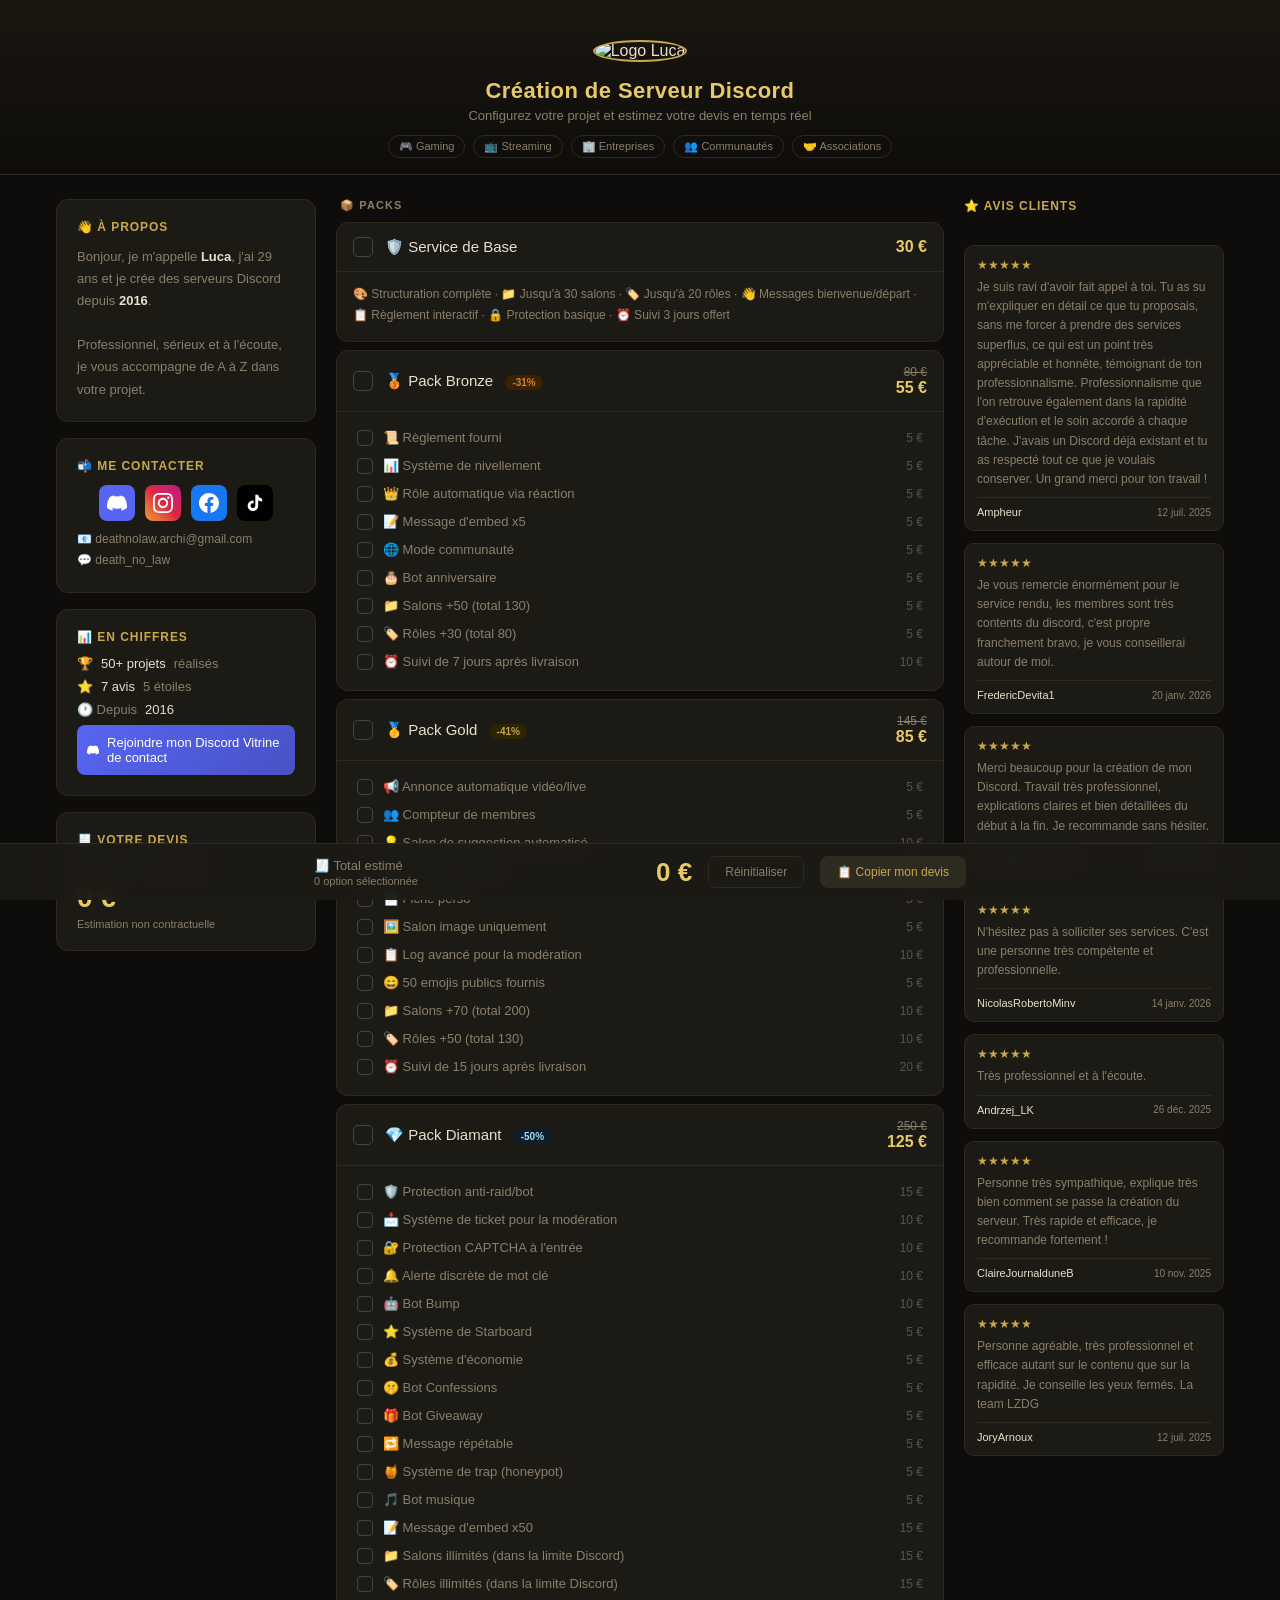
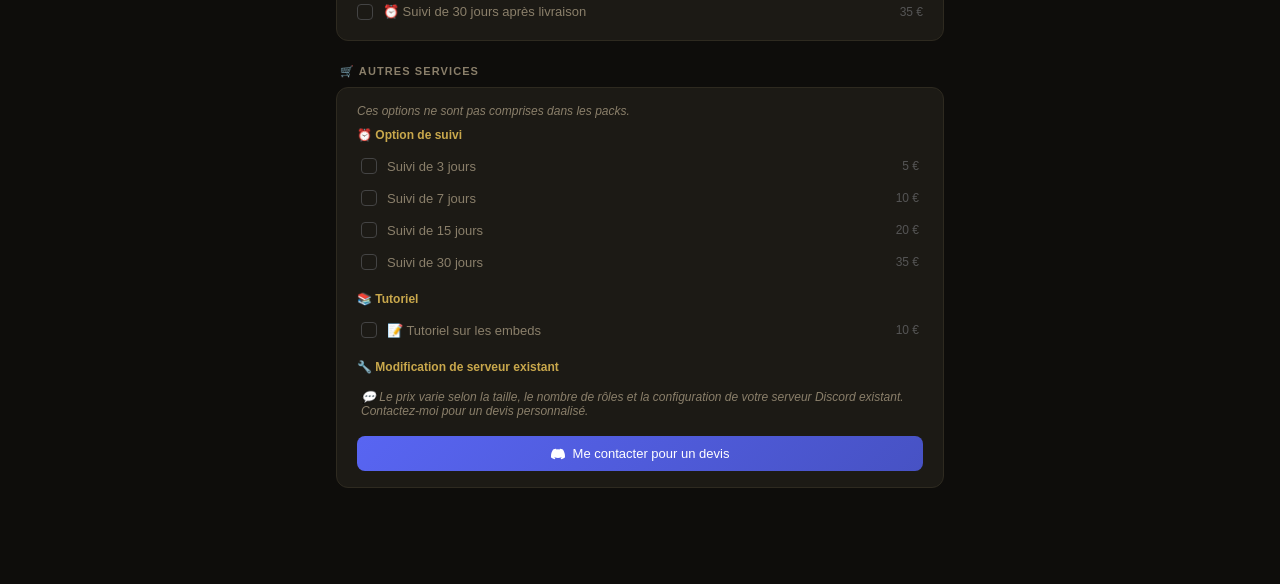
==== commit ff92d4de: "Update devis.html" ====
--- a/devis.html
+++ b/devis.html
@@ -3,6 +3,7 @@
 <head>
 <meta charset="UTF-8">
 <meta name="viewport" content="width=device-width, initial-scale=1.0">
+  <link rel="icon" type="image/png" href="https://zupimages.net/up/26/37/9bxx.png">
 <title>Devis Discord — Luca</title>
 <style>
 *{box-sizing:border-box;margin:0;padding:0}
@@ -60,8 +61,6 @@
 .pack-item{display:flex;align-items:center;gap:10px;padding:6px 4px;font-size:13px;color:var(--muted);cursor:pointer;border-radius:6px;transition:background .12s}
 .pack-item:hover{background:#ffffff08}
 .pack-item.item-selected{color:var(--text)}
-.pack-item.locked{cursor:default}
-.pack-item.locked:hover{background:transparent}
 .item-check{width:16px;height:16px;border-radius:4px;border:1.5px solid #444;display:flex;align-items:center;justify-content:center;flex-shrink:0;transition:all .15s}
 .pack-item.item-selected .item-check{background:var(--gold);border-color:var(--gold)}
 .item-check svg{opacity:0;transition:opacity .15s}
@@ -69,6 +68,7 @@
 .item-label{flex:1}
 .item-price{font-size:12px;font-weight:500;color:#555}
 .pack-item.item-selected .item-price{color:var(--gold)}
+.pack-base-desc{padding:12px 16px 14px;border-top:1px solid var(--border);font-size:12px;color:var(--muted);line-height:1.8}
 .sidebar-right{display:flex;flex-direction:column;gap:12px}
 .review{background:var(--card);border:1px solid var(--border);border-radius:10px;padding:12px}
 .stars{color:var(--gold);font-size:12px;margin-bottom:6px}
@@ -114,19 +114,15 @@
     <div class="card">
       <div class="card-title">📬 Me contacter</div>
       <div class="social-row">
-        <!-- Discord -->
         <a href="https://discord.gg/C4M7xU4fWs" class="social-link" target="_blank" title="Discord" style="background:#5865f2">
           <svg viewBox="0 0 24 24" fill="white"><path d="M20.317 4.37a19.791 19.791 0 0 0-4.885-1.515.074.074 0 0 0-.079.037c-.21.375-.444.864-.608 1.25a18.27 18.27 0 0 0-5.487 0 12.64 12.64 0 0 0-.617-1.25.077.077 0 0 0-.079-.037A19.736 19.736 0 0 0 3.677 4.37a.07.07 0 0 0-.032.027C.533 9.046-.32 13.58.099 18.057a.082.082 0 0 0 .031.057 19.9 19.9 0 0 0 5.993 3.03.078.078 0 0 0 .084-.028 14.09 14.09 0 0 0 1.226-1.994.076.076 0 0 0-.041-.106 13.107 13.107 0 0 1-1.872-.892.077.077 0 0 1-.008-.128 10.2 10.2 0 0 0 .372-.292.074.074 0 0 1 .077-.01c3.928 1.793 8.18 1.793 12.062 0a.074.074 0 0 1 .078.01c.12.098.246.198.373.292a.077.077 0 0 1-.006.127 12.299 12.299 0 0 1-1.873.892.077.077 0 0 0-.041.107c.36.698.772 1.362 1.225 1.993a.076.076 0 0 0 .084.028 19.839 19.839 0 0 0 6.002-3.03.077.077 0 0 0 .032-.054c.5-5.177-.838-9.674-3.549-13.66a.061.061 0 0 0-.031-.03z"/></svg>
         </a>
-        <!-- Instagram -->
         <a href="https://www.instagram.com/archival_97" class="social-link" target="_blank" title="Instagram" style="background:linear-gradient(45deg,#f09433,#e6683c,#dc2743,#cc2366,#bc1888)">
           <svg viewBox="0 0 24 24" fill="white"><path d="M12 2.163c3.204 0 3.584.012 4.85.07 3.252.148 4.771 1.691 4.919 4.919.058 1.265.069 1.645.069 4.849 0 3.205-.012 3.584-.069 4.849-.149 3.225-1.664 4.771-4.919 4.919-1.266.058-1.644.07-4.85.07-3.204 0-3.584-.012-4.849-.07-3.26-.149-4.771-1.699-4.919-4.92-.058-1.265-.07-1.644-.07-4.849 0-3.204.013-3.583.07-4.849.149-3.227 1.664-4.771 4.919-4.919 1.266-.057 1.645-.069 4.849-.069zm0-2.163c-3.259 0-3.667.014-4.947.072-4.358.2-6.78 2.618-6.98 6.98-.059 1.281-.073 1.689-.073 4.948 0 3.259.014 3.668.072 4.948.2 4.358 2.618 6.78 6.98 6.98 1.281.058 1.689.072 4.948.072 3.259 0 3.668-.014 4.948-.072 4.354-.2 6.782-2.618 6.979-6.98.059-1.28.073-1.689.073-4.948 0-3.259-.014-3.667-.072-4.947-.196-4.354-2.617-6.78-6.979-6.98-1.281-.059-1.69-.073-4.949-.073zm0 5.838c-3.403 0-6.162 2.759-6.162 6.162s2.759 6.163 6.162 6.163 6.162-2.759 6.162-6.163c0-3.403-2.759-6.162-6.162-6.162zm0 10.162c-2.209 0-4-1.79-4-4 0-2.209 1.791-4 4-4s4 1.791 4 4c0 2.21-1.791 4-4 4zm6.406-11.845c-.796 0-1.441.645-1.441 1.44s.645 1.44 1.441 1.44c.795 0 1.439-.645 1.439-1.44s-.644-1.44-1.439-1.44z"/></svg>
         </a>
-        <!-- Facebook -->
         <a href="https://www.facebook.com/deathnolaw.aoe/" class="social-link" target="_blank" title="Facebook" style="background:#1877f2">
           <svg viewBox="0 0 24 24" fill="white"><path d="M24 12.073c0-6.627-5.373-12-12-12s-12 5.373-12 12c0 5.99 4.388 10.954 10.125 11.854v-8.385H7.078v-3.47h3.047V9.43c0-3.007 1.792-4.669 4.533-4.669 1.312 0 2.686.235 2.686.235v2.953H15.83c-1.491 0-1.956.925-1.956 1.874v2.25h3.328l-.532 3.47h-2.796v8.385C19.612 23.027 24 18.062 24 12.073z"/></svg>
         </a>
-        <!-- TikTok -->
         <a href="https://www.tiktok.com/@archilaw1" class="social-link" target="_blank" title="TikTok" style="background:#010101">
           <svg viewBox="0 0 24 24" fill="white"><path d="M19.59 6.69a4.83 4.83 0 0 1-3.77-4.25V2h-3.45v13.67a2.89 2.89 0 0 1-2.88 2.5 2.89 2.89 0 0 1-2.89-2.89 2.89 2.89 0 0 1 2.89-2.89c.28 0 .54.04.79.1V9.01a6.27 6.27 0 0 0-.79-.05 6.34 6.34 0 0 0-6.34 6.34 6.34 6.34 0 0 0 6.34 6.34 6.34 6.34 0 0 0 6.33-6.34V8.69a8.18 8.18 0 0 0 4.78 1.52V6.75a4.85 4.85 0 0 1-1.01-.06z"/></svg>
         </a>
@@ -163,18 +159,12 @@
     <!-- SERVICE DE BASE -->
     <div class="pack" id="pack-base">
       <div class="pack-header" onclick="togglePack('base')">
-<div class="pack-check"><svg width="10" height="8" viewBox="0 0 10 8" fill="none"><path d="M1 4L3.5 6.5L9 1" stroke="white" stroke-width="1.5" stroke-linecap="round"/></svg></div>
-        <span class="pack-name">🛡️ Service de Base <span style="font-size:11px;color:var(--muted);font-weight:400">(inclus dans chaque pack)</span></span>
+        <div class="pack-check"><svg width="10" height="8" viewBox="0 0 10 8" fill="none"><path d="M1 4L3.5 6.5L9 1" stroke="white" stroke-width="1.5" stroke-linecap="round"/></svg></div>
+        <span class="pack-name">🛡️ Service de Base</span>
         <div class="pack-prices"><div class="pack-new">30 €</div></div>
       </div>
-      <div class="pack-items">
-       <div class="pack-item" data-price="0"><div class="item-check"><svg width="9" height="7" viewBox="0 0 10 8" fill="none"><path d="M1 4L3.5 6.5L9 1" stroke="white" stroke-width="1.5" stroke-linecap="round"/></svg></div><span class="item-label">🎨 Structuration complète du serveur Discord</span></div>
-        <div class="pack-item" data-price="0"><div class="item-check"><svg width="9" height="7" viewBox="0 0 10 8" fill="none"><path d="M1 4L3.5 6.5L9 1" stroke="white" stroke-width="1.5" stroke-linecap="round"/></svg></div><span class="item-label">📁 Création jusqu'à 30 salons maximum</span></div>
-        <div class="pack-item" data-price="0"><div class="item-check"><svg width="9" height="7" viewBox="0 0 10 8" fill="none"><path d="M1 4L3.5 6.5L9 1" stroke="white" stroke-width="1.5" stroke-linecap="round"/></svg></div><span class="item-label">🏷️ Mise en place jusqu'à 20 rôles maximum</span></div>
-        <div class="pack-item" data-price="0"><div class="item-check"><svg width="9" height="7" viewBox="0 0 10 8" fill="none"><path d="M1 4L3.5 6.5L9 1" stroke="white" stroke-width="1.5" stroke-linecap="round"/></svg></div><span class="item-label">👋 Messages de bienvenue et départ automatisés</span></div>
-        <div class="pack-item" data-price="0"><div class="item-check"><svg width="9" height="7" viewBox="0 0 10 8" fill="none"><path d="M1 4L3.5 6.5L9 1" stroke="white" stroke-width="1.5" stroke-linecap="round"/></svg></div><span class="item-label">📋 Règlement avec réaction obligatoire ou processus d'accueil</span></div>
-        <div class="pack-item" data-price="0"><div class="item-check"><svg width="9" height="7" viewBox="0 0 10 8" fill="none"><path d="M1 4L3.5 6.5L9 1" stroke="white" stroke-width="1.5" stroke-linecap="round"/></svg></div><span class="item-label">🔒 Protection basique & niveau de vérification</span></div>
-        <div class="pack-item" data-price="0"><div class="item-check"><svg width="9" height="7" viewBox="0 0 10 8" fill="none"><path d="M1 4L3.5 6.5L9 1" stroke="white" stroke-width="1.5" stroke-linecap="round"/></svg></div><span class="item-label">⏰ Suivi de 3 jours offert après commande</span></div>
+      <div class="pack-base-desc">
+        🎨 Structuration complète · 📁 Jusqu'à 30 salons · 🏷️ Jusqu'à 20 rôles · 👋 Messages bienvenue/départ · 📋 Règlement interactif · 🔒 Protection basique · ⏰ Suivi 3 jours offert
       </div>
     </div>
 
@@ -239,6 +229,7 @@
         <div class="pack-item" onclick="toggleItem(this,5)" data-price="5"><div class="item-check"><svg width="9" height="7" viewBox="0 0 10 8" fill="none"><path d="M1 4L3.5 6.5L9 1" stroke="white" stroke-width="1.5" stroke-linecap="round"/></svg></div><span class="item-label">🎁 Bot Giveaway</span><span class="item-price">5 €</span></div>
         <div class="pack-item" onclick="toggleItem(this,5)" data-price="5"><div class="item-check"><svg width="9" height="7" viewBox="0 0 10 8" fill="none"><path d="M1 4L3.5 6.5L9 1" stroke="white" stroke-width="1.5" stroke-linecap="round"/></svg></div><span class="item-label">🔁 Message répétable</span><span class="item-price">5 €</span></div>
         <div class="pack-item" onclick="toggleItem(this,5)" data-price="5"><div class="item-check"><svg width="9" height="7" viewBox="0 0 10 8" fill="none"><path d="M1 4L3.5 6.5L9 1" stroke="white" stroke-width="1.5" stroke-linecap="round"/></svg></div><span class="item-label">🍯 Système de trap (honeypot)</span><span class="item-price">5 €</span></div>
+        <div class="pack-item" onclick="toggleItem(this,5)" data-price="5"><div class="item-check"><svg width="9" height="7" viewBox="0 0 10 8" fill="none"><path d="M1 4L3.5 6.5L9 1" stroke="white" stroke-width="1.5" stroke-linecap="round"/></svg></div><span class="item-label">🎵 Bot musique</span><span class="item-price">5 €</span></div>
         <div class="pack-item" onclick="toggleItem(this,15)" data-price="15"><div class="item-check"><svg width="9" height="7" viewBox="0 0 10 8" fill="none"><path d="M1 4L3.5 6.5L9 1" stroke="white" stroke-width="1.5" stroke-linecap="round"/></svg></div><span class="item-label">📝 Message d'embed x50</span><span class="item-price">15 €</span></div>
         <div class="pack-item" onclick="toggleItem(this,15)" data-price="15"><div class="item-check"><svg width="9" height="7" viewBox="0 0 10 8" fill="none"><path d="M1 4L3.5 6.5L9 1" stroke="white" stroke-width="1.5" stroke-linecap="round"/></svg></div><span class="item-label">📁 Salons illimités (dans la limite Discord)</span><span class="item-price">15 €</span></div>
         <div class="pack-item" onclick="toggleItem(this,15)" data-price="15"><div class="item-check"><svg width="9" height="7" viewBox="0 0 10 8" fill="none"><path d="M1 4L3.5 6.5L9 1" stroke="white" stroke-width="1.5" stroke-linecap="round"/></svg></div><span class="item-label">🏷️ Rôles illimités (dans la limite Discord)</span><span class="item-price">15 €</span></div>
@@ -269,49 +260,41 @@
   <!-- SIDEBAR DROITE — AVIS -->
   <div class="sidebar-right">
     <div class="card-title" style="padding:0 0 8px;font-size:12px;font-weight:600;color:var(--gold);text-transform:uppercase;letter-spacing:0.08em">⭐ Avis clients</div>
-
     <div class="review">
       <div class="stars">★★★★★</div>
       <p class="review-text">Je suis ravi d'avoir fait appel à toi. Tu as su m'expliquer en détail ce que tu proposais, sans me forcer à prendre des services superflus, ce qui est un point très appréciable et honnête, témoignant de ton professionnalisme. Professionnalisme que l'on retrouve également dans la rapidité d'exécution et le soin accordé à chaque tâche. J'avais un Discord déjà existant et tu as respecté tout ce que je voulais conserver. Un grand merci pour ton travail !</p>
       <div class="review-author"><span class="review-name">Ampheur</span><span class="review-date">12 juil. 2025</span></div>
     </div>
-
     <div class="review">
       <div class="stars">★★★★★</div>
       <p class="review-text">Je vous remercie énormément pour le service rendu, les membres sont très contents du discord, c'est propre franchement bravo, je vous conseillerai autour de moi.</p>
       <div class="review-author"><span class="review-name">FredericDevita1</span><span class="review-date">20 janv. 2026</span></div>
     </div>
-
     <div class="review">
       <div class="stars">★★★★★</div>
       <p class="review-text">Merci beaucoup pour la création de mon Discord. Travail très professionnel, explications claires et bien détaillées du début à la fin. Je recommande sans hésiter.</p>
       <div class="review-author"><span class="review-name">NicolasRobertoMinv</span><span class="review-date">14 janv. 2026</span></div>
     </div>
-
     <div class="review">
       <div class="stars">★★★★★</div>
       <p class="review-text">N'hésitez pas à solliciter ses services. C'est une personne très compétente et professionnelle.</p>
       <div class="review-author"><span class="review-name">NicolasRobertoMinv</span><span class="review-date">14 janv. 2026</span></div>
     </div>
-
     <div class="review">
       <div class="stars">★★★★★</div>
       <p class="review-text">Très professionnel et à l'écoute.</p>
       <div class="review-author"><span class="review-name">Andrzej_LK</span><span class="review-date">26 déc. 2025</span></div>
     </div>
-
     <div class="review">
       <div class="stars">★★★★★</div>
       <p class="review-text">Personne très sympathique, explique très bien comment se passe la création du serveur. Très rapide et efficace, je recommande fortement !</p>
       <div class="review-author"><span class="review-name">ClaireJournalduneB</span><span class="review-date">10 nov. 2025</span></div>
     </div>
-
     <div class="review">
       <div class="stars">★★★★★</div>
       <p class="review-text">Personne agréable, très professionnel et efficace autant sur le contenu que sur la rapidité. Je conseille les yeux fermés. La team LZDG</p>
       <div class="review-author"><span class="review-name">JoryArnoux</span><span class="review-date">12 juil. 2025</span></div>
     </div>
-
   </div>
 
 </div>
@@ -353,29 +336,29 @@
     pack.classList.remove('selected');
     total -= PACK_PRICES[id];
     count--;
-   items.forEach(item => {
-  if (item.classList.contains('item-selected')) {
-    item.classList.remove('item-selected');
-    count--;
-  }
-});
+    items.forEach(item => item.classList.remove('item-selected'));
+    count = document.querySelectorAll('.item-selected, .pack.selected').length;
   } else {
+    items.forEach(item => item.classList.remove('item-selected'));
     pack.classList.add('selected');
-    total += PACK_PRICES[id];
-    count++;
-    items.forEach(item => {
-      if (!item.classList.contains('item-selected')) {
-        item.classList.add('item-selected');
-        count++;
-      }
+    total = 0;
+    document.querySelectorAll('.pack.selected').forEach(p => {
+      total += PACK_PRICES[p.id.replace('pack-','')];
     });
+    document.querySelectorAll('.pack:not(.selected) .pack-item.item-selected').forEach(item => {
+      total += parseInt(item.dataset.price) || 0;
+    });
+    document.querySelectorAll('.other-item.item-selected').forEach(item => {
+      total += parseInt(item.dataset.price) || 0;
+    });
+    items.forEach(item => item.classList.add('item-selected'));
+    count = document.querySelectorAll('.item-selected').length + document.querySelectorAll('.pack.selected').length;
   }
   updateDisplay();
 }
 
 function toggleItem(el, price) {
   const pack = el.closest('.pack');
-  if (el.classList.contains('locked')) return;
   const isSelected = el.classList.contains('item-selected');
 
   if (isSelected) {
@@ -410,8 +393,8 @@
 }
 
 function reset() {
-  document.querySelectorAll('.pack:not(#pack-base).selected').forEach(p => p.classList.remove('selected'));
-  document.querySelectorAll('.pack:not(#pack-base) .pack-item.item-selected').forEach(i => i.classList.remove('item-selected'));
+  document.querySelectorAll('.pack.selected').forEach(p => p.classList.remove('selected'));
+  document.querySelectorAll('.pack-item.item-selected').forEach(i => i.classList.remove('item-selected'));
   document.querySelectorAll('.other-item.item-selected').forEach(i => i.classList.remove('item-selected'));
   total = 0; count = 0;
   updateDisplay();
@@ -419,8 +402,9 @@
 
 function genererDevis() {
   let lines = ['📋 Mon devis Discord — Luca', ''];
-  lines.push('✅ Service de Base — 30 €');
-  
+  const packBase = document.getElementById('pack-base');
+  if (packBase.classList.contains('selected')) lines.push('✅ Service de Base — 30 €');
+
   ['bronze','gold','diamond'].forEach(id => {
     const pack = document.getElementById('pack-'+id);
     const names = {bronze:'Pack Bronze — 55 €', gold:'Pack Gold — 85 €', diamond:'Pack Diamant — 125 €'};
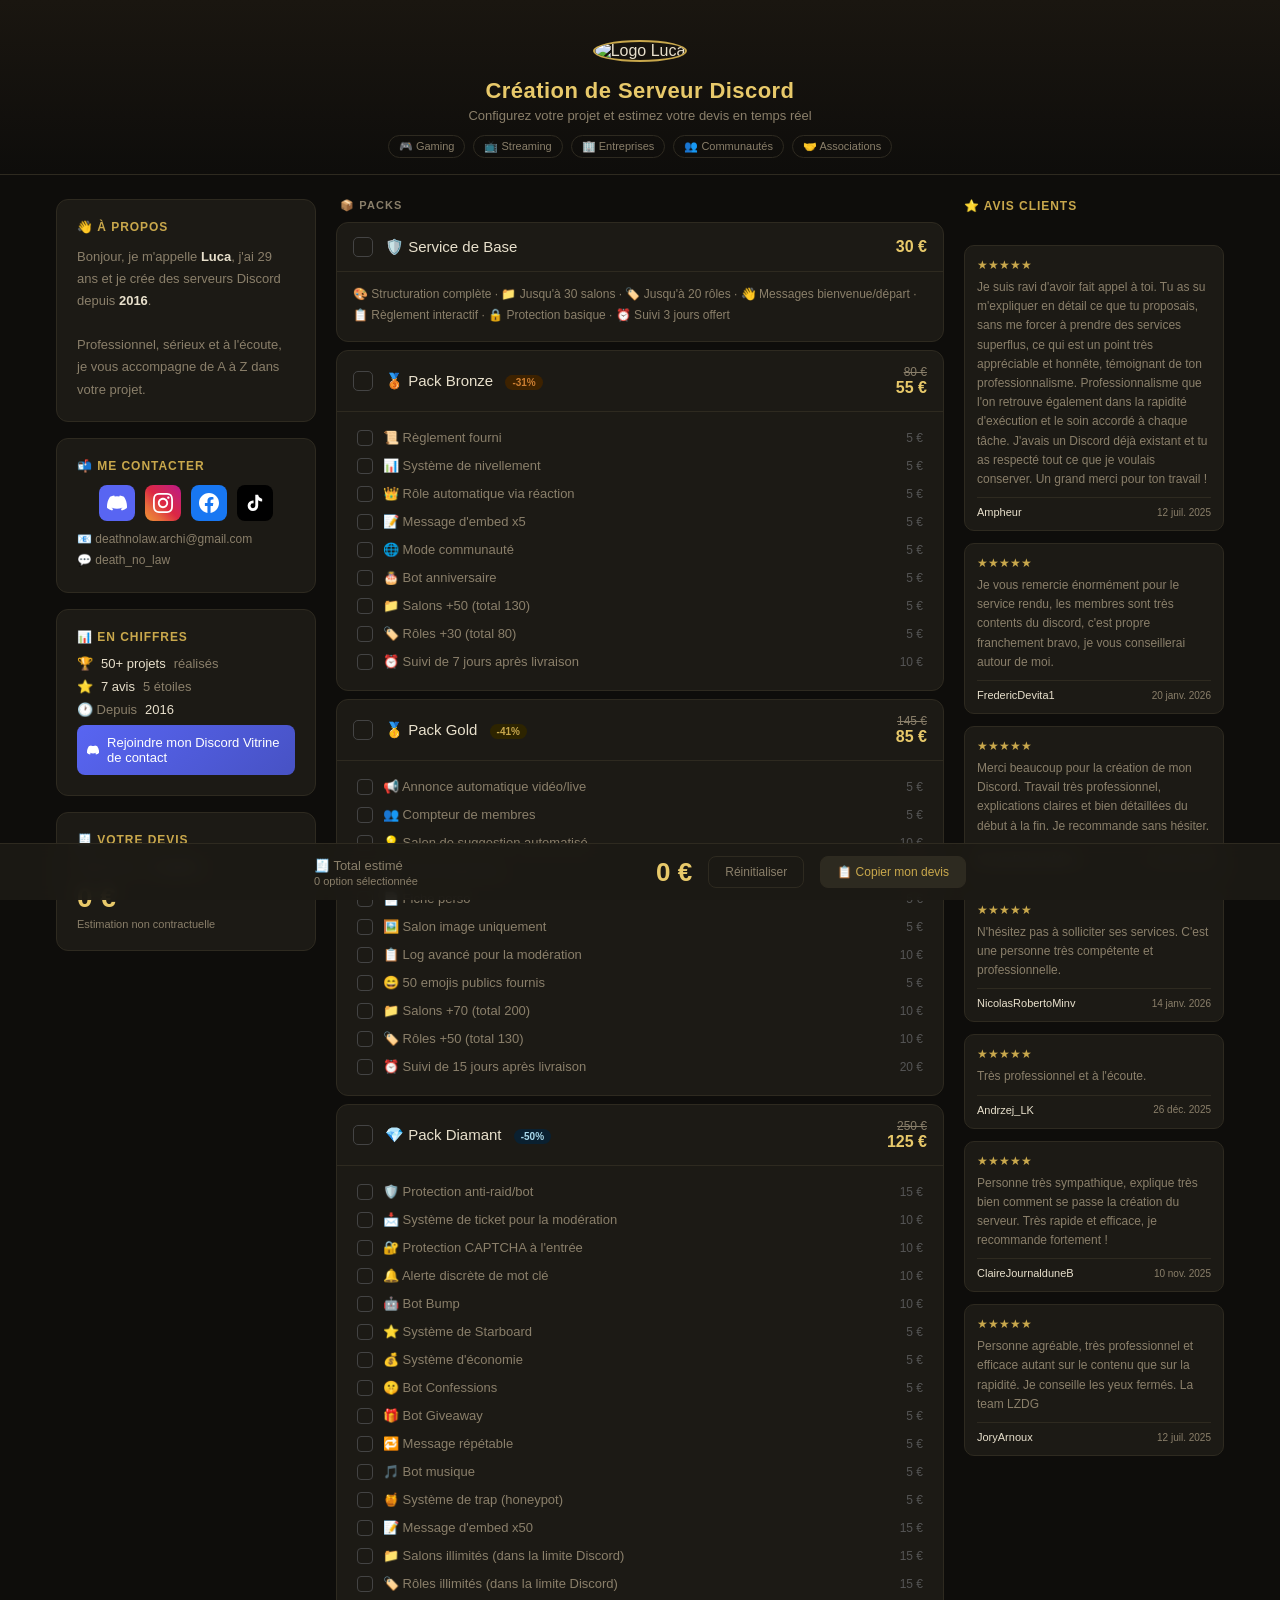
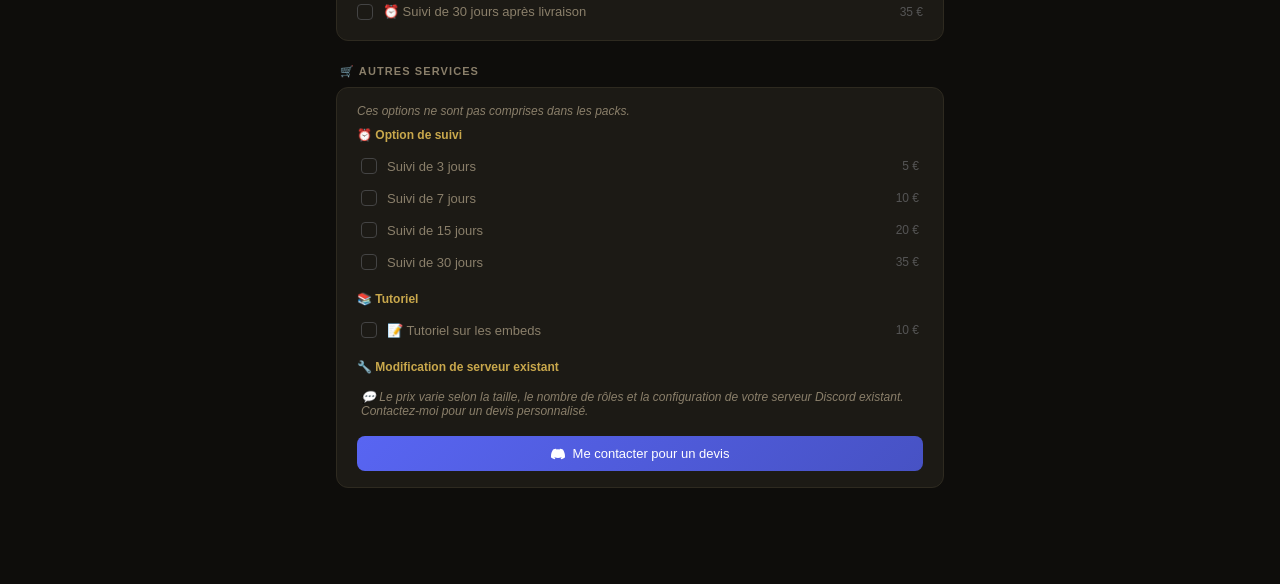
==== commit 6b2a20dd: "Update devis.html" ====
--- a/devis.html
+++ b/devis.html
@@ -228,8 +228,8 @@
         <div class="pack-item" onclick="toggleItem(this,5)" data-price="5"><div class="item-check"><svg width="9" height="7" viewBox="0 0 10 8" fill="none"><path d="M1 4L3.5 6.5L9 1" stroke="white" stroke-width="1.5" stroke-linecap="round"/></svg></div><span class="item-label">🤫 Bot Confessions</span><span class="item-price">5 €</span></div>
         <div class="pack-item" onclick="toggleItem(this,5)" data-price="5"><div class="item-check"><svg width="9" height="7" viewBox="0 0 10 8" fill="none"><path d="M1 4L3.5 6.5L9 1" stroke="white" stroke-width="1.5" stroke-linecap="round"/></svg></div><span class="item-label">🎁 Bot Giveaway</span><span class="item-price">5 €</span></div>
         <div class="pack-item" onclick="toggleItem(this,5)" data-price="5"><div class="item-check"><svg width="9" height="7" viewBox="0 0 10 8" fill="none"><path d="M1 4L3.5 6.5L9 1" stroke="white" stroke-width="1.5" stroke-linecap="round"/></svg></div><span class="item-label">🔁 Message répétable</span><span class="item-price">5 €</span></div>
+        <div class="pack-item" onclick="toggleItem(this,5)" data-price="5"><div class="item-check"><svg width="9" height="7" viewBox="0 0 10 8" fill="none"><path d="M1 4L3.5 6.5L9 1" stroke="white" stroke-width="1.5" stroke-linecap="round"/></svg></div><span class="item-label">🎵 Bot musique</span><span class="item-price">5 €</span></div>
         <div class="pack-item" onclick="toggleItem(this,5)" data-price="5"><div class="item-check"><svg width="9" height="7" viewBox="0 0 10 8" fill="none"><path d="M1 4L3.5 6.5L9 1" stroke="white" stroke-width="1.5" stroke-linecap="round"/></svg></div><span class="item-label">🍯 Système de trap (honeypot)</span><span class="item-price">5 €</span></div>
-        <div class="pack-item" onclick="toggleItem(this,5)" data-price="5"><div class="item-check"><svg width="9" height="7" viewBox="0 0 10 8" fill="none"><path d="M1 4L3.5 6.5L9 1" stroke="white" stroke-width="1.5" stroke-linecap="round"/></svg></div><span class="item-label">🎵 Bot musique</span><span class="item-price">5 €</span></div>
         <div class="pack-item" onclick="toggleItem(this,15)" data-price="15"><div class="item-check"><svg width="9" height="7" viewBox="0 0 10 8" fill="none"><path d="M1 4L3.5 6.5L9 1" stroke="white" stroke-width="1.5" stroke-linecap="round"/></svg></div><span class="item-label">📝 Message d'embed x50</span><span class="item-price">15 €</span></div>
         <div class="pack-item" onclick="toggleItem(this,15)" data-price="15"><div class="item-check"><svg width="9" height="7" viewBox="0 0 10 8" fill="none"><path d="M1 4L3.5 6.5L9 1" stroke="white" stroke-width="1.5" stroke-linecap="round"/></svg></div><span class="item-label">📁 Salons illimités (dans la limite Discord)</span><span class="item-price">15 €</span></div>
         <div class="pack-item" onclick="toggleItem(this,15)" data-price="15"><div class="item-check"><svg width="9" height="7" viewBox="0 0 10 8" fill="none"><path d="M1 4L3.5 6.5L9 1" stroke="white" stroke-width="1.5" stroke-linecap="round"/></svg></div><span class="item-label">🏷️ Rôles illimités (dans la limite Discord)</span><span class="item-price">15 €</span></div>
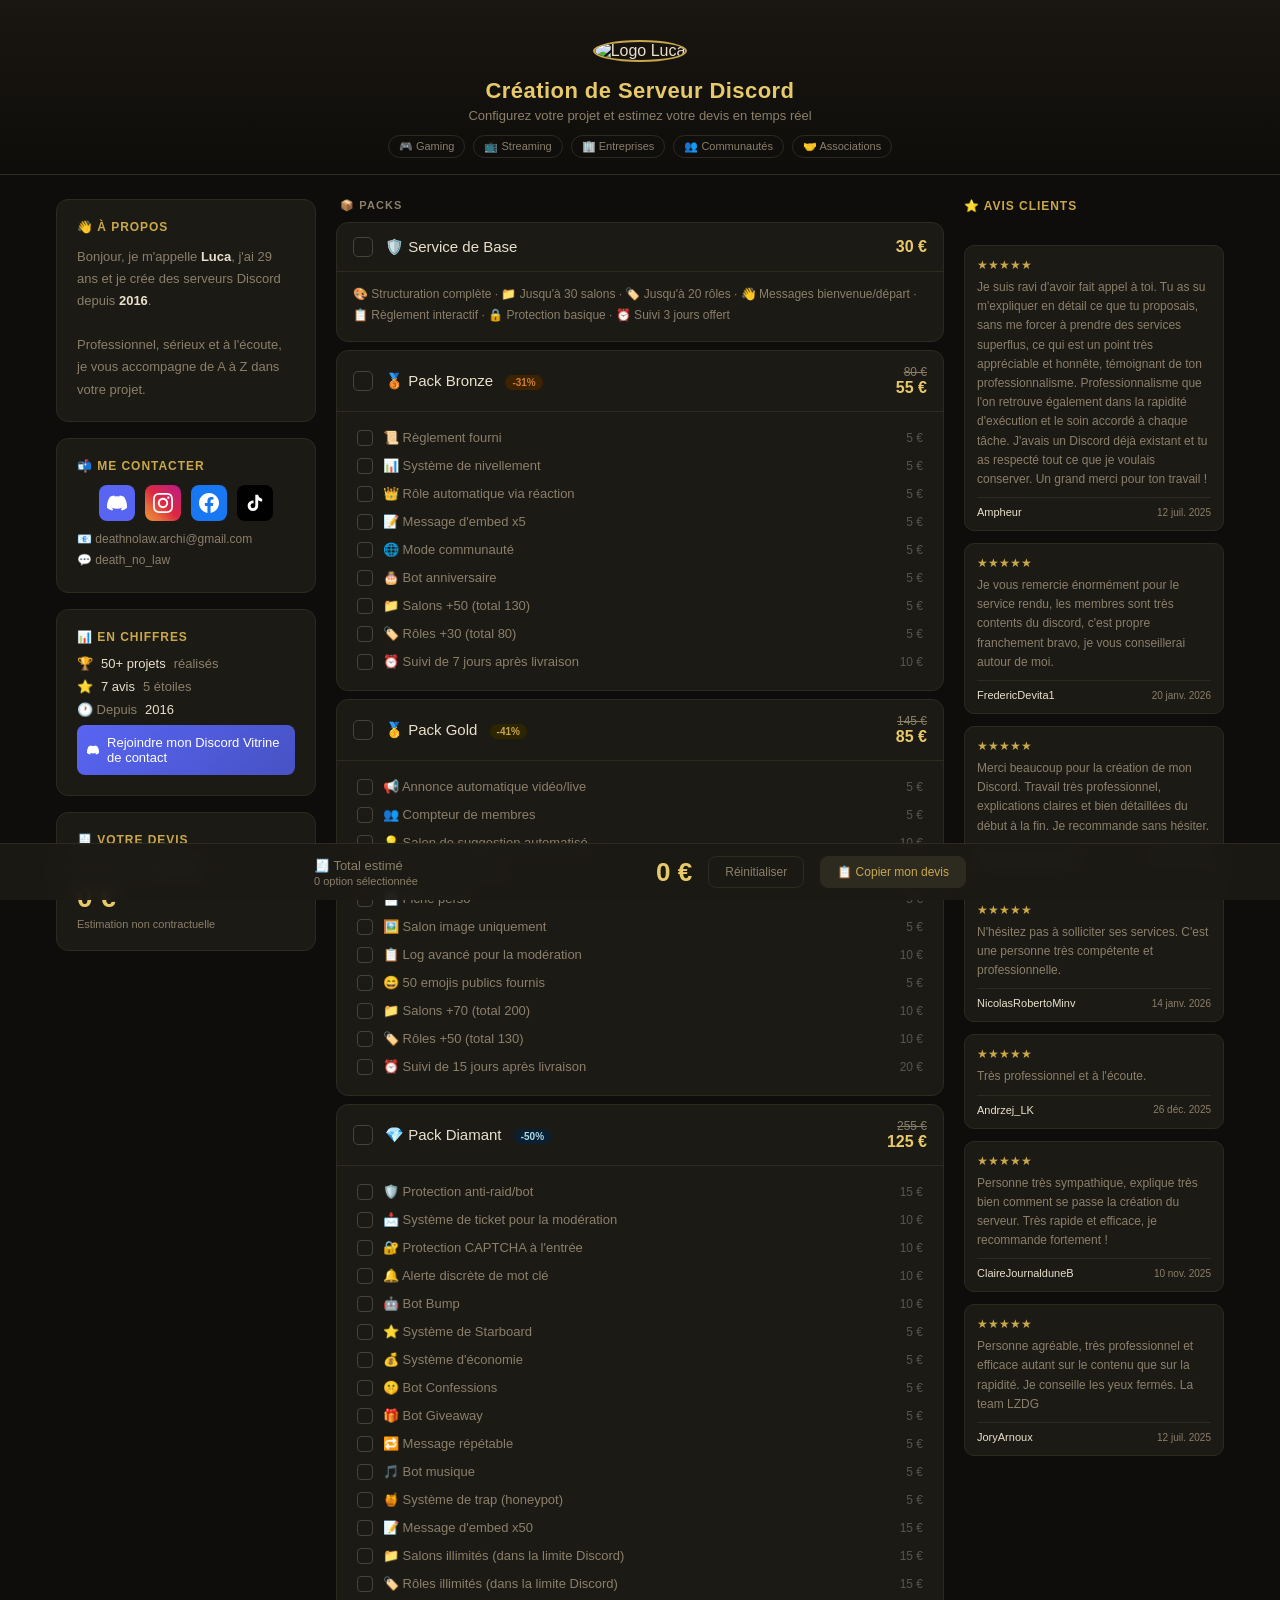
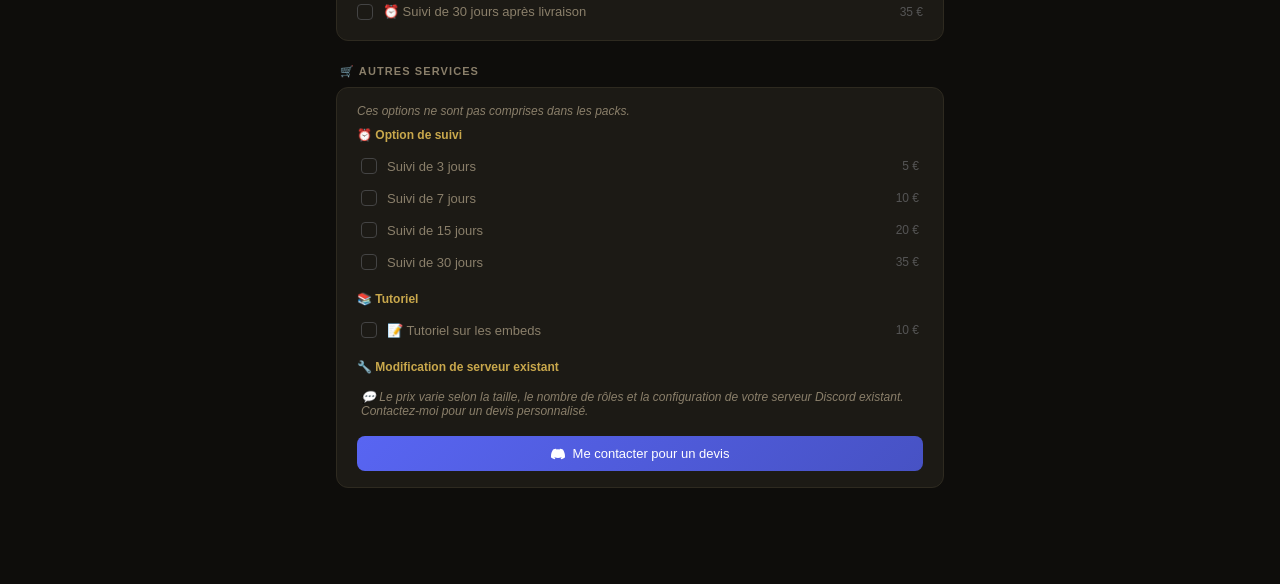
==== commit 818f13de: "Update devis.html" ====
--- a/devis.html
+++ b/devis.html
@@ -215,7 +215,7 @@
       <div class="pack-header" onclick="togglePack('diamond')">
         <div class="pack-check"><svg width="10" height="8" viewBox="0 0 10 8" fill="none"><path d="M1 4L3.5 6.5L9 1" stroke="white" stroke-width="1.5" stroke-linecap="round"/></svg></div>
         <span class="pack-name">💎 Pack Diamant <span class="pack-badge badge-diamond">-50%</span></span>
-        <div class="pack-prices"><div class="pack-old">250 €</div><div class="pack-new">125 €</div></div>
+        <div class="pack-prices"><div class="pack-old">255 €</div><div class="pack-new">125 €</div></div>
       </div>
       <div class="pack-items">
         <div class="pack-item" onclick="toggleItem(this,15)" data-price="15"><div class="item-check"><svg width="9" height="7" viewBox="0 0 10 8" fill="none"><path d="M1 4L3.5 6.5L9 1" stroke="white" stroke-width="1.5" stroke-linecap="round"/></svg></div><span class="item-label">🛡️ Protection anti-raid/bot</span><span class="item-price">15 €</span></div>
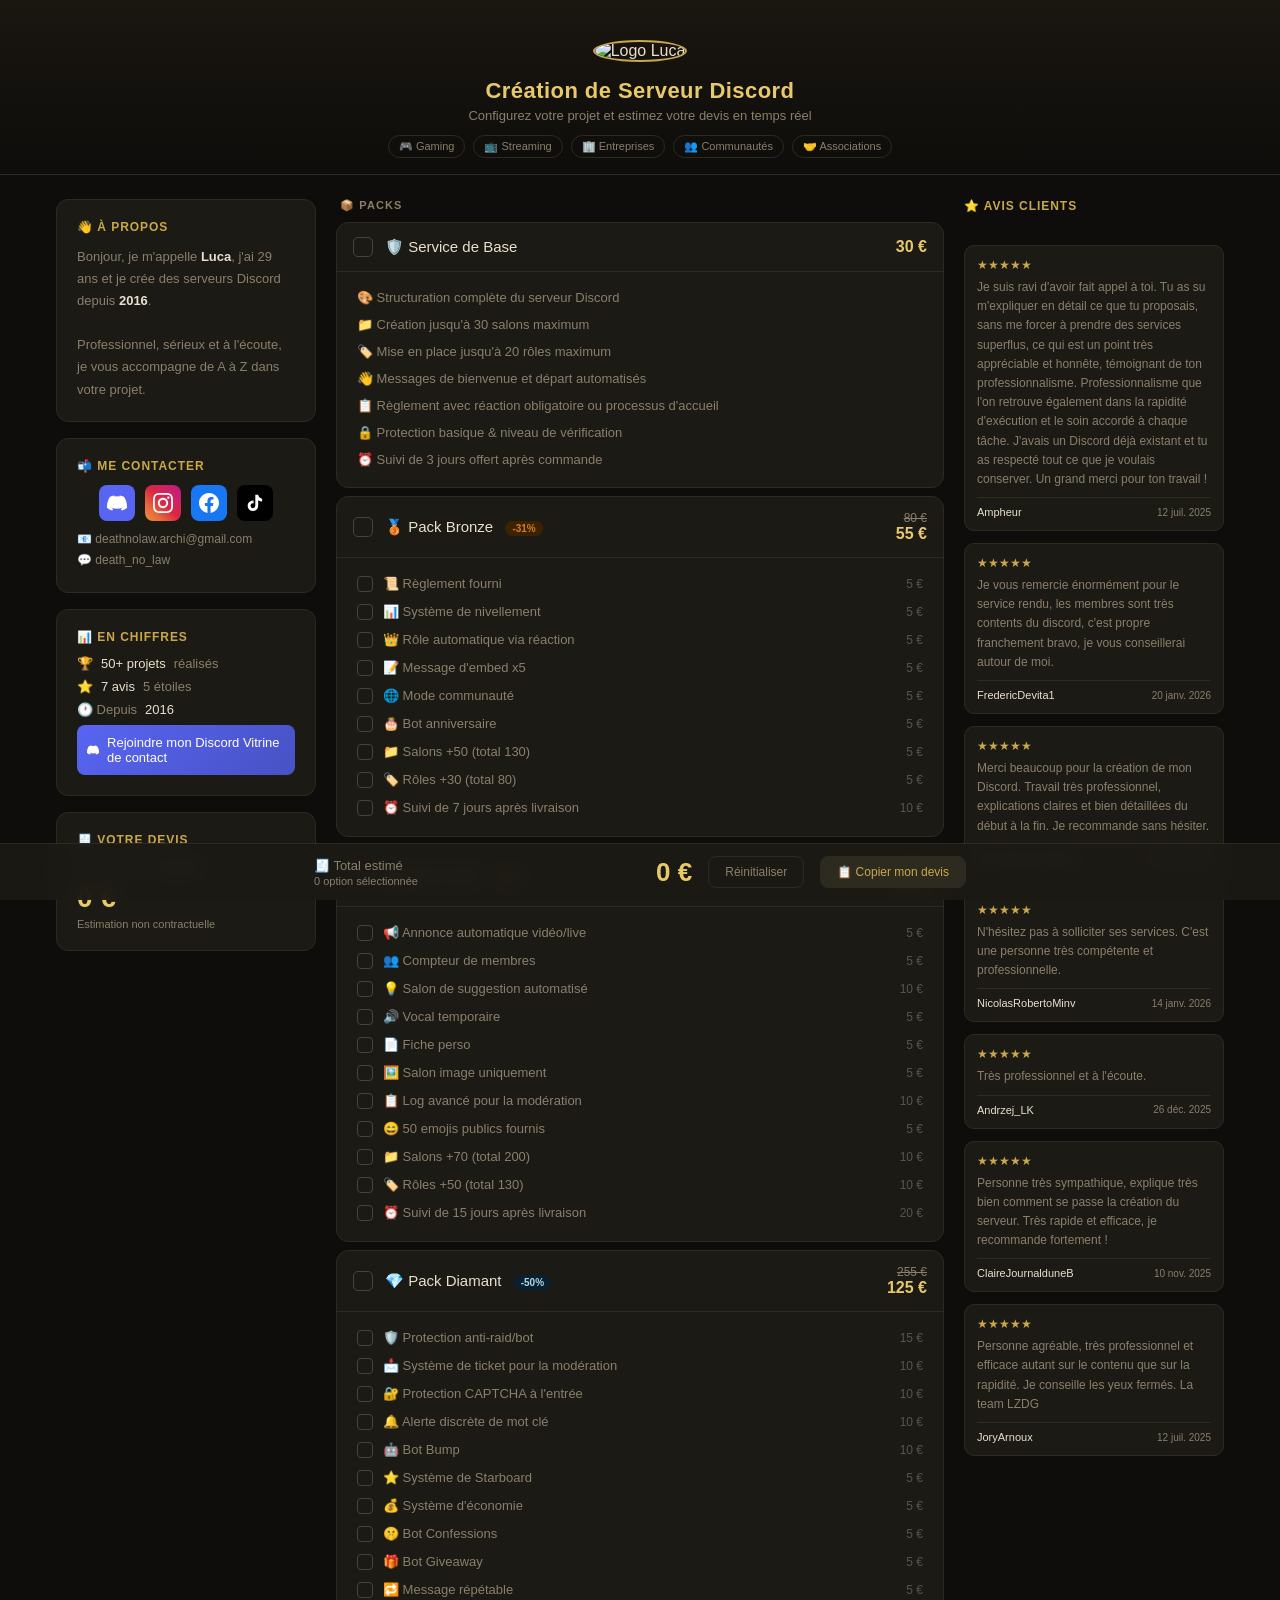
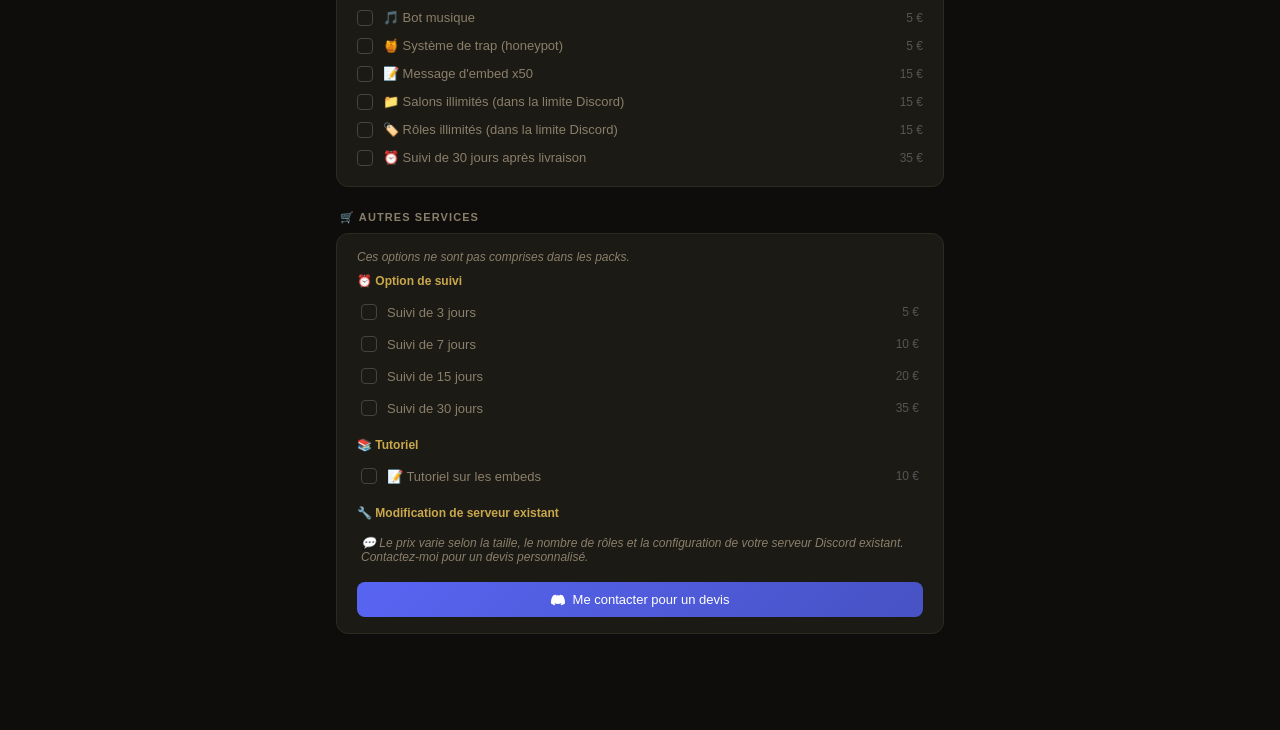
==== commit 2dd26832: "Update devis.html" ====
--- a/devis.html
+++ b/devis.html
@@ -163,8 +163,14 @@
         <span class="pack-name">🛡️ Service de Base</span>
         <div class="pack-prices"><div class="pack-new">30 €</div></div>
       </div>
-      <div class="pack-base-desc">
-        🎨 Structuration complète · 📁 Jusqu'à 30 salons · 🏷️ Jusqu'à 20 rôles · 👋 Messages bienvenue/départ · 📋 Règlement interactif · 🔒 Protection basique · ⏰ Suivi 3 jours offert
+    <div class="pack-items">
+        <div class="pack-item" style="cursor:default"><span class="item-label">🎨 Structuration complète du serveur Discord</span></div>
+        <div class="pack-item" style="cursor:default"><span class="item-label">📁 Création jusqu'à 30 salons maximum</span></div>
+        <div class="pack-item" style="cursor:default"><span class="item-label">🏷️ Mise en place jusqu'à 20 rôles maximum</span></div>
+        <div class="pack-item" style="cursor:default"><span class="item-label">👋 Messages de bienvenue et départ automatisés</span></div>
+        <div class="pack-item" style="cursor:default"><span class="item-label">📋 Règlement avec réaction obligatoire ou processus d'accueil</span></div>
+        <div class="pack-item" style="cursor:default"><span class="item-label">🔒 Protection basique & niveau de vérification</span></div>
+        <div class="pack-item" style="cursor:default"><span class="item-label">⏰ Suivi de 3 jours offert après commande</span></div>
       </div>
     </div>
 
